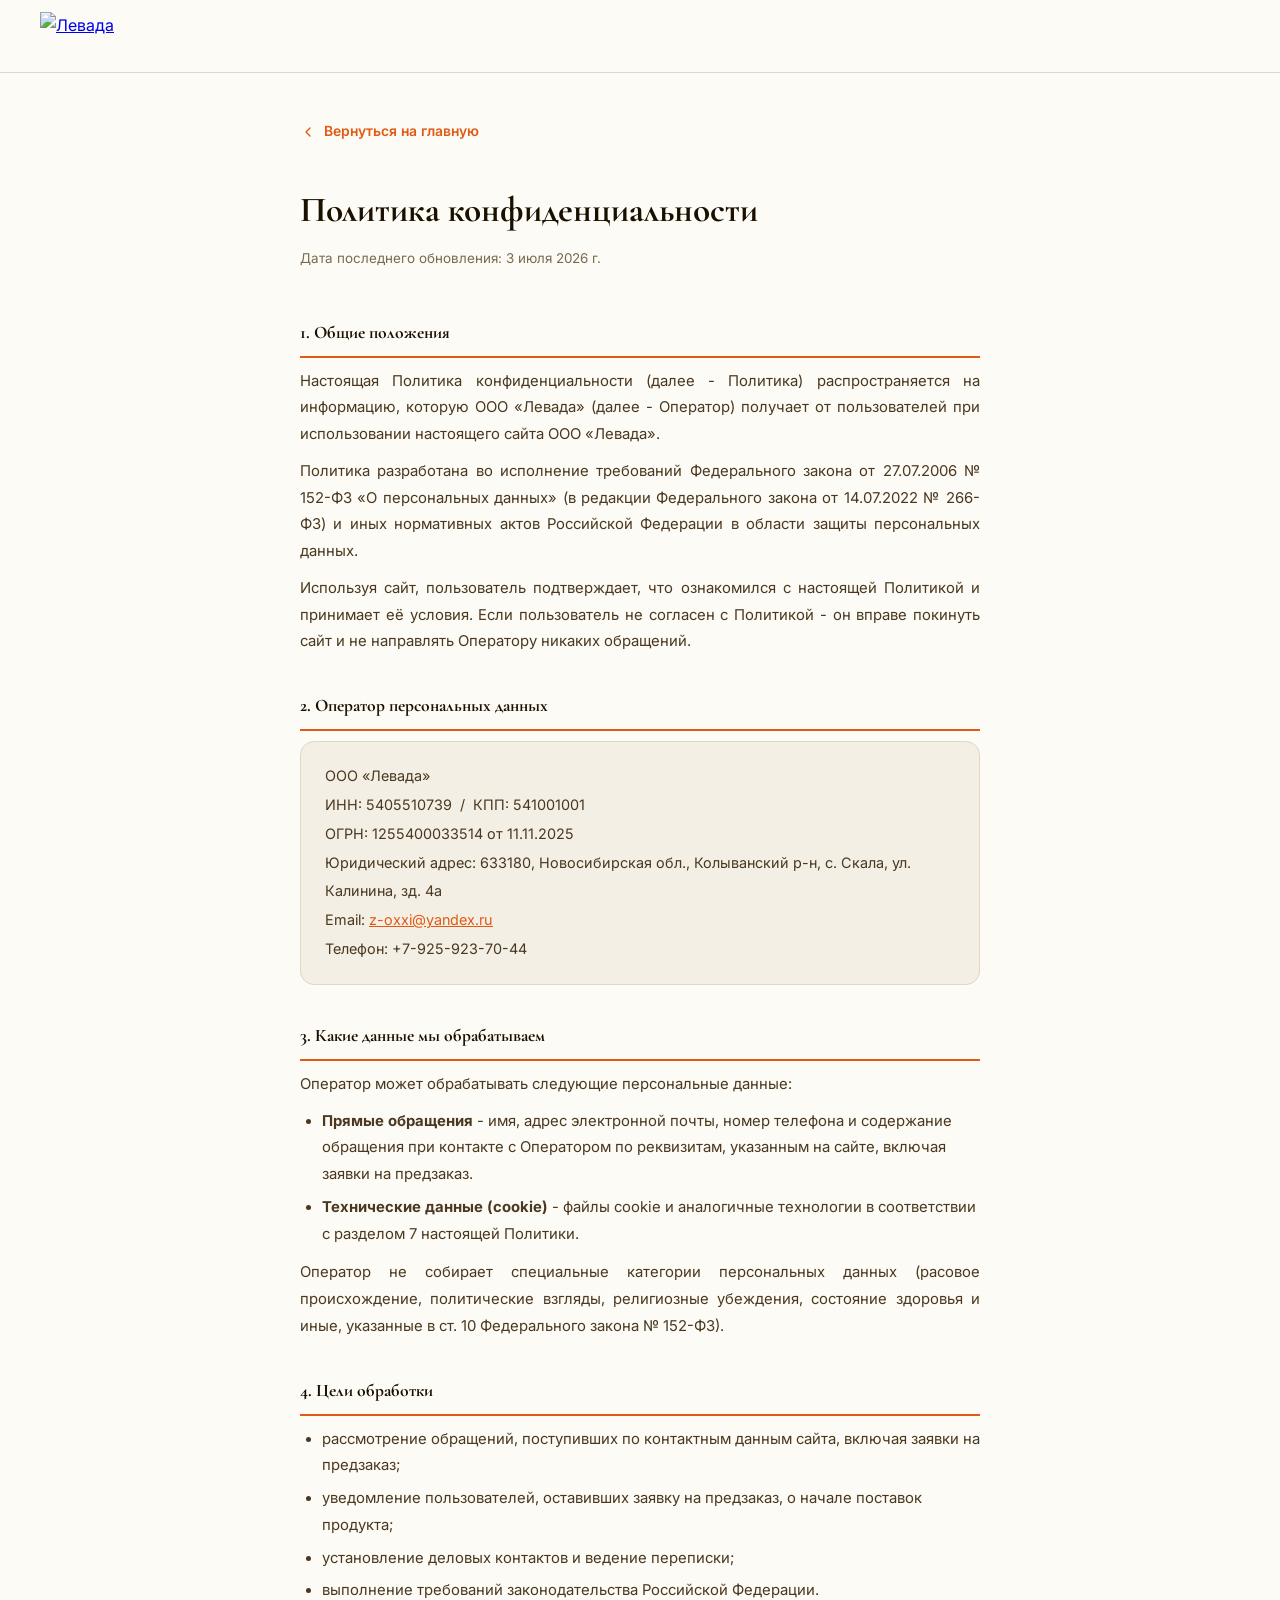
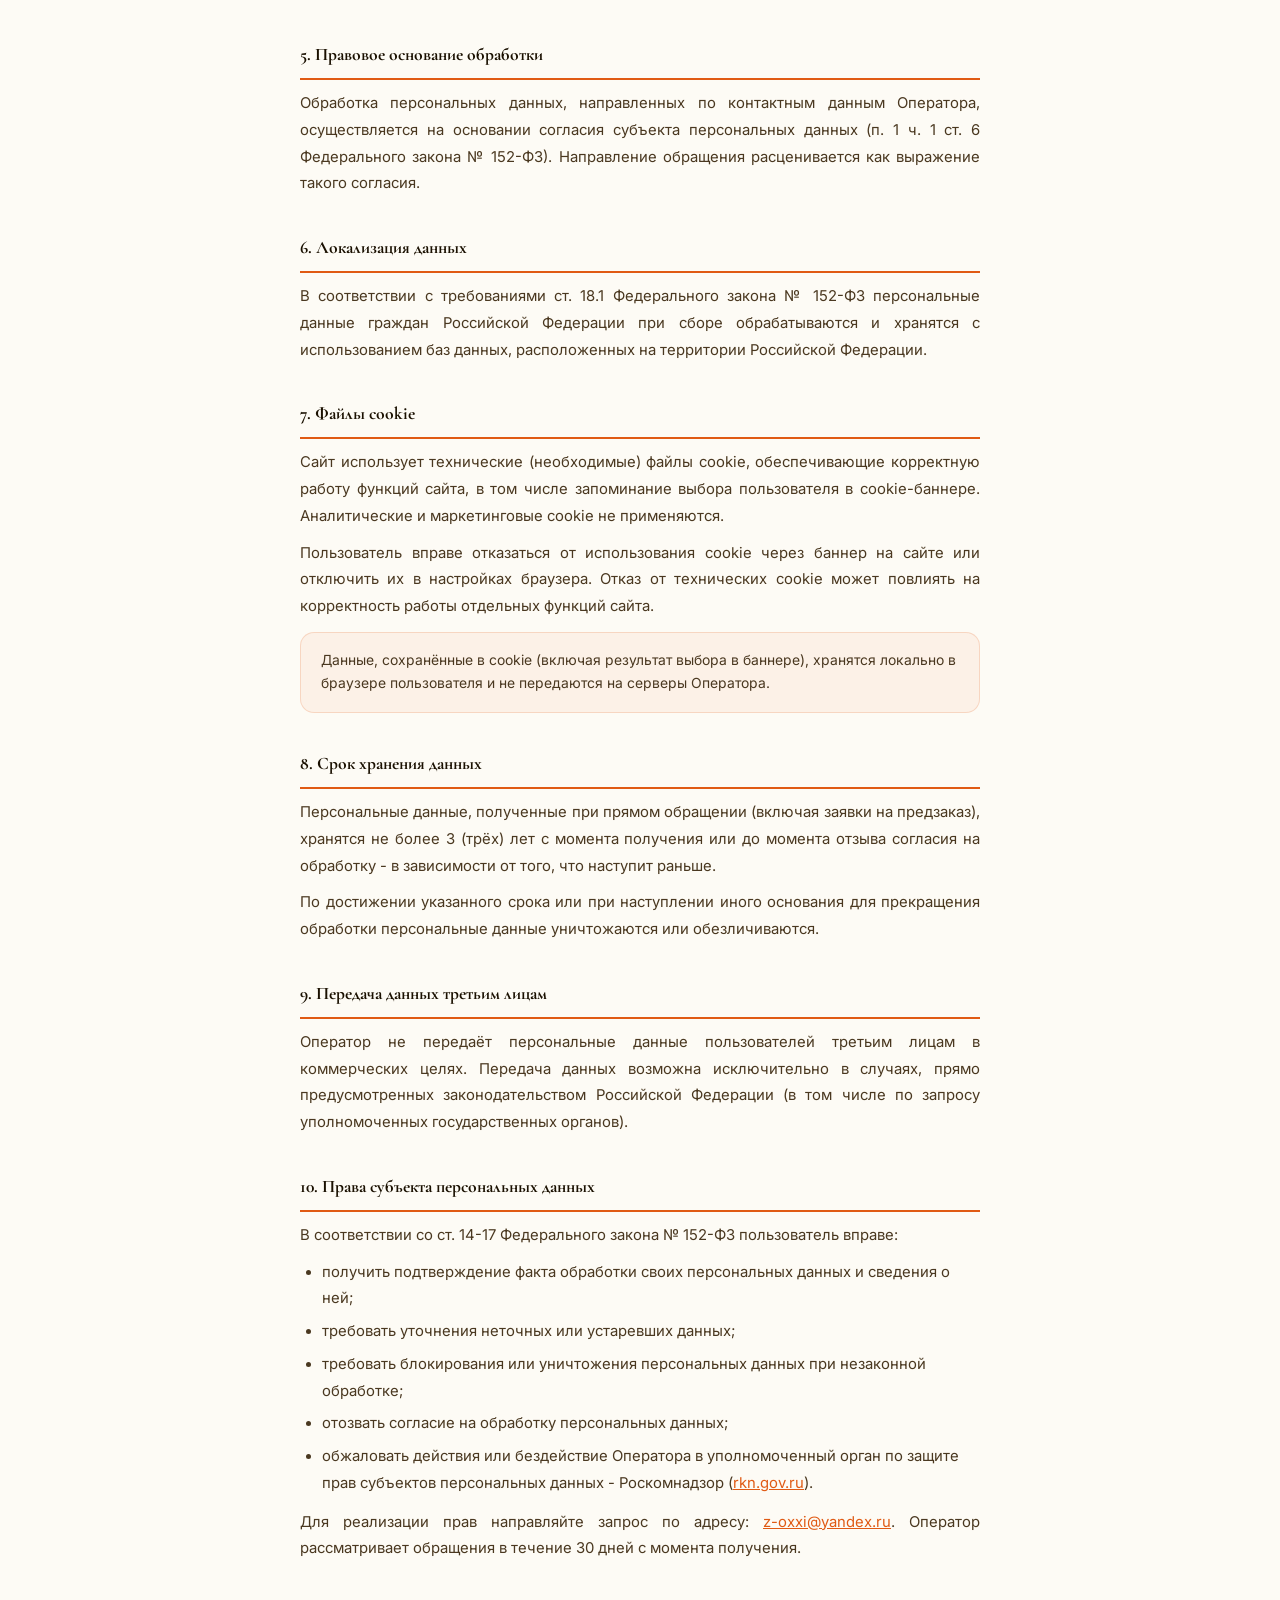
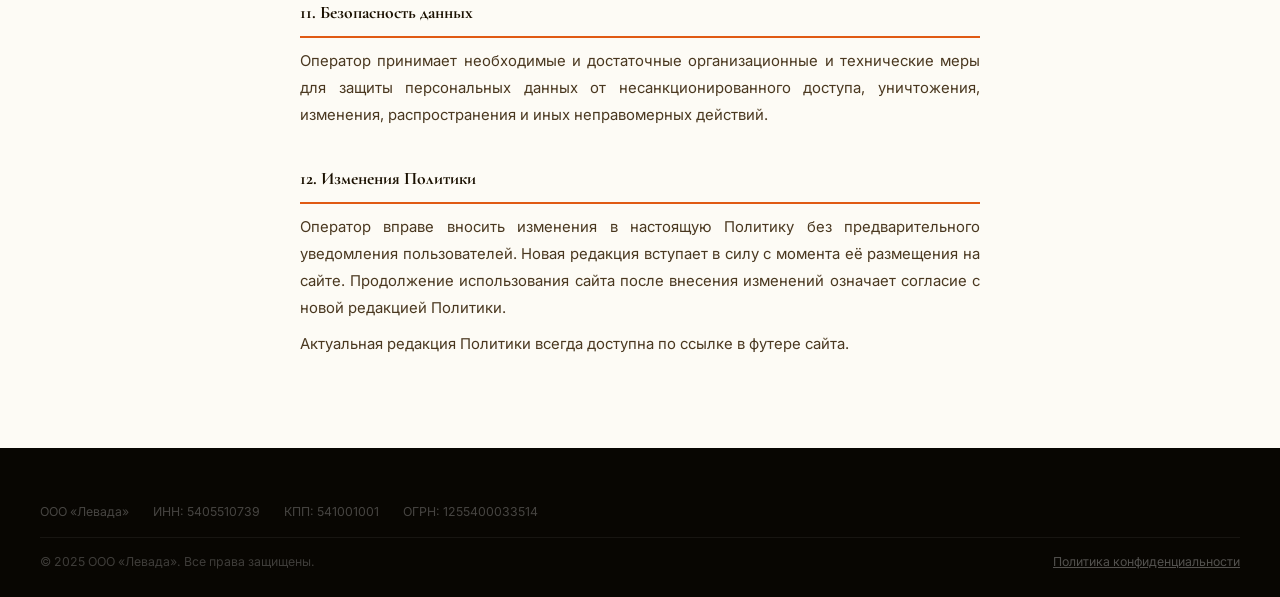
==== privacy.html @ 3bcc7308 "Add files via upload" ====
<!DOCTYPE html>
<html lang="ru">
<head>
    <meta charset="UTF-8">
    <meta name="viewport" content="width=device-width, initial-scale=1.0">
    <title>Политика конфиденциальности - Левада</title>
    <link rel="icon" type="image/svg+xml" href="favicon.svg">
    <link rel="stylesheet" href="style.css">
    <link rel="preconnect" href="https://fonts.googleapis.com">
    <link rel="preconnect" href="https://fonts.gstatic.com" crossorigin>
    <link href="https://fonts.googleapis.com/css2?family=Cormorant+Garamond:ital,wght@0,500;0,600;0,700;1,500&family=Inter:wght@400;500;600;700&display=swap" rel="stylesheet">
    <style>
        .priv { padding: 120px 0 80px; }
        .priv-wrap { max-width: 760px; margin: 0 auto; }
        .priv-back {
            display: inline-flex; align-items: center; gap: 8px;
            margin-bottom: 36px;
            font-size: 0.87rem; font-weight: 600;
            color: var(--flame); text-decoration: none;
            transition: color var(--trans);
        }
        .priv-back:hover { color: var(--ember); }
        .priv-back svg { width: 16px; height: 16px; }
        .priv h1 {
            font-family: var(--font-head); font-size: 2.2rem;
            color: var(--text); margin-bottom: 6px;
        }
        .priv .date { font-size: 0.84rem; color: var(--text-light); margin-bottom: 48px; }
        .priv h2 {
            font-family: var(--font-head); font-size: 1.1rem;
            color: var(--text); margin: 36px 0 10px;
            padding-bottom: 8px; border-bottom: 2px solid var(--flame);
        }
        .priv p, .priv li {
            font-size: 0.93rem; color: var(--text-mid);
            line-height: 1.8; margin-bottom: 10px;
        }
        .priv ul { padding-left: 22px; margin-bottom: 12px; }
        .priv ul li { margin-bottom: 6px; }
        .priv a { color: var(--flame); }
        .priv a:hover { color: var(--ember); }
        .priv-operator {
            background: var(--ash); border: 1px solid var(--border);
            border-radius: var(--r); padding: 20px 24px;
            font-size: 0.9rem; color: var(--text-mid); line-height: 2;
        }
        .priv-note {
            background: rgba(224,90,20,0.06); border: 1px solid rgba(224,90,20,0.18);
            border-radius: var(--r); padding: 16px 20px;
            font-size: 0.87rem; color: var(--text-mid);
            line-height: 1.7; margin-top: 12px;
        }
    </style>
</head>
<body>
    <header class="header scrolled">
        <div class="container">
            <div class="header-inner">
                <a href="index.html">
                    <img src="images/logo-levada.png" alt="Левада" class="logo-main">
                </a>
            </div>
        </div>
    </header>

    <main class="priv">
        <div class="container priv-wrap">
            <a href="index.html" class="priv-back">
                <svg viewBox="0 0 24 24" fill="none" stroke="currentColor" stroke-width="2" stroke-linecap="round" stroke-linejoin="round"><polyline points="15 18 9 12 15 6"/></svg>
                Вернуться на главную
            </a>

            <h1>Политика конфиденциальности</h1>
            <p class="date">Дата последнего обновления: 3 июля 2026 г.</p>

            <h2>1. Общие положения</h2>
            <p>
                Настоящая Политика конфиденциальности (далее - Политика) распространяется
                на информацию, которую ООО «Левада» (далее - Оператор) получает от пользователей
                при использовании настоящего сайта ООО «Левада».
            </p>
            <p>
                Политика разработана во исполнение требований Федерального закона от 27.07.2006
                № 152-ФЗ «О персональных данных» (в редакции Федерального закона от 14.07.2022
                № 266-ФЗ) и иных нормативных актов Российской Федерации в области защиты
                персональных данных.
            </p>
            <p>
                Используя сайт, пользователь подтверждает, что ознакомился с настоящей Политикой
                и принимает её условия. Если пользователь не согласен с Политикой - он вправе
                покинуть сайт и не направлять Оператору никаких обращений.
            </p>

            <h2>2. Оператор персональных данных</h2>
            <div class="priv-operator">
                ООО «Левада»<br>
                ИНН: 5405510739 &nbsp;/&nbsp; КПП: 541001001<br>
                ОГРН: 1255400033514 от 11.11.2025<br>
                Юридический адрес: 633180, Новосибирская обл., Колыванский р-н, с. Скала, ул. Калинина, зд. 4а<br>
                Email: <a href="mailto:z-oxxi@yandex.ru">z-oxxi@yandex.ru</a><br>
                Телефон: +7-925-923-70-44
            </div>

            <h2>3. Какие данные мы обрабатываем</h2>
            <p>Оператор может обрабатывать следующие персональные данные:</p>
            <ul>
                <li>
                    <strong>Прямые обращения</strong> - имя, адрес электронной почты,
                    номер телефона и содержание обращения при контакте с Оператором
                    по реквизитам, указанным на сайте, включая заявки на предзаказ.
                </li>
                <li>
                    <strong>Технические данные (cookie)</strong> - файлы cookie и
                    аналогичные технологии в соответствии с разделом 7 настоящей Политики.
                </li>
            </ul>
            <p>
                Оператор не собирает специальные категории персональных данных
                (расовое происхождение, политические взгляды, религиозные убеждения,
                состояние здоровья и иные, указанные в ст. 10 Федерального закона № 152-ФЗ).
            </p>

            <h2>4. Цели обработки</h2>
            <ul>
                <li>рассмотрение обращений, поступивших по контактным данным сайта, включая заявки на предзаказ;</li>
                <li>уведомление пользователей, оставивших заявку на предзаказ, о начале поставок продукта;</li>
                <li>установление деловых контактов и ведение переписки;</li>
                <li>выполнение требований законодательства Российской Федерации.</li>
            </ul>

            <h2>5. Правовое основание обработки</h2>
            <p>
                Обработка персональных данных, направленных по контактным данным Оператора,
                осуществляется на основании
                согласия субъекта персональных данных (п. 1 ч. 1 ст. 6 Федерального закона
                № 152-ФЗ). Направление обращения расценивается как
                выражение такого согласия.
            </p>

            <h2>6. Локализация данных</h2>
            <p>
                В соответствии с требованиями ст. 18.1 Федерального закона № 152-ФЗ
                персональные данные граждан Российской Федерации при сборе обрабатываются
                и хранятся с использованием баз данных, расположенных на территории
                Российской Федерации.
            </p>

            <h2>7. Файлы cookie</h2>
            <p>
                Сайт использует технические (необходимые) файлы cookie, обеспечивающие
                корректную работу функций сайта, в том числе запоминание выбора пользователя
                в cookie-баннере. Аналитические и маркетинговые cookie не применяются.
            </p>
            <p>
                Пользователь вправе отказаться от использования cookie через баннер на сайте
                или отключить их в настройках браузера. Отказ от технических cookie может
                повлиять на корректность работы отдельных функций сайта.
            </p>
            <div class="priv-note">
                Данные, сохранённые в cookie (включая результат выбора в баннере),
                хранятся локально в браузере пользователя и не передаются на серверы Оператора.
            </div>

            <h2>8. Срок хранения данных</h2>
            <p>
                Персональные данные, полученные при прямом обращении (включая заявки на предзаказ),
                хранятся не более 3 (трёх) лет с момента получения или до момента отзыва
                согласия на обработку - в зависимости от того, что наступит раньше.
            </p>
            <p>
                По достижении указанного срока или при наступлении иного основания для
                прекращения обработки персональные данные уничтожаются или обезличиваются.
            </p>

            <h2>9. Передача данных третьим лицам</h2>
            <p>
                Оператор не передаёт персональные данные пользователей третьим лицам
                в коммерческих целях. Передача данных возможна исключительно в случаях,
                прямо предусмотренных законодательством Российской Федерации (в том числе
                по запросу уполномоченных государственных органов).
            </p>

            <h2>10. Права субъекта персональных данных</h2>
            <p>В соответствии со ст. 14-17 Федерального закона № 152-ФЗ пользователь вправе:</p>
            <ul>
                <li>получить подтверждение факта обработки своих персональных данных и сведения о ней;</li>
                <li>требовать уточнения неточных или устаревших данных;</li>
                <li>требовать блокирования или уничтожения персональных данных при незаконной обработке;</li>
                <li>отозвать согласие на обработку персональных данных;</li>
                <li>
                    обжаловать действия или бездействие Оператора в уполномоченный орган
                    по защите прав субъектов персональных данных - Роскомнадзор
                    (<a href="https://rkn.gov.ru" target="_blank" rel="noopener">rkn.gov.ru</a>).
                </li>
            </ul>
            <p>
                Для реализации прав направляйте запрос по адресу:
                <a href="mailto:z-oxxi@yandex.ru">z-oxxi@yandex.ru</a>.
                Оператор рассматривает обращения в течение 30 дней с момента получения.
            </p>

            <h2>11. Безопасность данных</h2>
            <p>
                Оператор принимает необходимые и достаточные организационные и технические
                меры для защиты персональных данных от несанкционированного доступа,
                уничтожения, изменения, распространения и иных неправомерных действий.
            </p>

            <h2>12. Изменения Политики</h2>
            <p>
                Оператор вправе вносить изменения в настоящую Политику без предварительного
                уведомления пользователей. Новая редакция вступает в силу с момента
                её размещения на сайте. Продолжение использования сайта после внесения
                изменений означает согласие с новой редакцией Политики.
            </p>
            <p>
                Актуальная редакция Политики всегда доступна по ссылке в футере сайта.
            </p>
        </div>
    </main>

    <footer class="footer">
        <div class="container">
            <div class="footer-requisites">
                <span>ООО &laquo;Левада&raquo;</span>
                <span>ИНН: 5405510739</span>
                <span>КПП: 541001001</span>
                <span>ОГРН: 1255400033514</span>
            </div>
            <div class="footer-bottom">
                <span>&copy; 2025 ООО &laquo;Левада&raquo;. Все права защищены.</span>
                <a href="privacy.html" class="footer-privacy-link">Политика конфиденциальности</a>
            </div>
        </div>
    </footer>
</body>
</html>
---- style.css ----
/* ═══════════════════════════════════════════
   ЛЕВАДА · ГДТ-01 · Design v2
   ═══════════════════════════════════════════ */

:root {
  --night:       #0C0A05;
  --night-mid:   #181205;
  --flame:       #E05A14;
  --flame-dim:   rgba(224,90,20,0.15);
  --ember:       #C99A3A;
  --field:       #3D6B2F;
  --field-light: #5A9147;

  --cream:       #FDFBF5;
  --ash:         #F3EFE5;
  --border:      #DFD7C4;

  --text:        #1A1000;
  --text-mid:    #4A3820;
  --text-light:  #7A6A50;

  --font-head: 'Cormorant Garamond', 'Palatino Linotype', Georgia, serif;
  --font-body: 'Inter', system-ui, sans-serif;

  --r:    14px;
  --r-sm:  7px;
  --trans: 0.22s ease;
}

/* ── BASE ── */
*, *::before, *::after { box-sizing: border-box; margin: 0; padding: 0; }
html { scroll-behavior: smooth; }
body {
  font-family: var(--font-body);
  color: var(--text);
  background: var(--cream);
  line-height: 1.7;
  -webkit-font-smoothing: antialiased;
  overflow-x: hidden;
}
.container { max-width: 1360px; margin: 0 auto; padding: 0 40px; }
img { display: block; max-width: 100%; }

/* ── HEADER ── */
.header {
  position: fixed;
  top: 0; left: 0; right: 0;
  z-index: 1000;
  transition: background 0.3s, box-shadow 0.3s;
}
.header.in-hero { background: rgba(12,10,5,0.65); backdrop-filter: blur(10px); }
.header.scrolled {
  background: rgba(253,251,245,0.97);
  backdrop-filter: blur(8px);
  box-shadow: 0 1px 0 var(--border);
}
.header.scrolled .nav-link { color: var(--text-mid); }
.header.scrolled .nav-link:hover { color: var(--flame); }
.header.scrolled .nav-link.active { color: var(--flame); }

.header-inner {
  display: flex;
  align-items: center;
  justify-content: space-between;
  height: 72px;
}
.logo-main { height: 48px; }

.nav { display: flex; gap: 32px; }
.nav-link {
  font-size: 0.87rem;
  font-weight: 500;
  color: rgba(255,255,255,0.7);
  text-decoration: none;
  transition: color var(--trans);
}
.nav-link:hover { color: var(--ember); }
.nav-link.active { color: var(--ember); }

/* ── HERO ── */
.hero {
  position: relative;
  min-height: auto;
  background: var(--night);
  display: flex;
  align-items: center;
  overflow: hidden;
}

/* Пламенное свечение — сигнатурный элемент */
.hero::before {
  content: '';
  position: absolute;
  inset: 0;
  background:
    radial-gradient(ellipse 90% 55% at 50% 115%,  rgba(224,90,20,0.55) 0%,  rgba(201,154,58,0.18) 40%, transparent 68%),
    radial-gradient(ellipse 50% 35% at 15% 100%,  rgba(200,70,10,0.25) 0%,  transparent 60%),
    radial-gradient(ellipse 40% 30% at 85% 100%,  rgba(201,154,58,0.20) 0%,  transparent 60%),
    radial-gradient(ellipse 70% 50% at 50% 50%,   rgba(12,10,5,0.0) 40%, rgba(12,10,5,0.6) 100%);
  animation: flame-glow 5s ease-in-out infinite alternate;
  z-index: 0;
}

/* Зернистая текстура */
.hero::after {
  content: '';
  position: absolute;
  inset: 0;
  background-image: url("data:image/svg+xml,%3Csvg xmlns='http://www.w3.org/2000/svg' width='300' height='300'%3E%3Cfilter id='n'%3E%3CfeTurbulence type='fractalNoise' baseFrequency='0.85' numOctaves='4' stitchTiles='stitch'/%3E%3C/filter%3E%3Crect width='300' height='300' filter='url(%23n)' opacity='0.035'/%3E%3C/svg%3E");
  pointer-events: none;
  z-index: 0;
}

@keyframes flame-glow {
  0%   { opacity: 0.80; transform: scaleY(1)    scaleX(1); }
  30%  { opacity: 1.00; transform: scaleY(1.03) scaleX(1.01); }
  70%  { opacity: 0.88; transform: scaleY(0.98) scaleX(1.005); }
  100% { opacity: 0.95; transform: scaleY(1.02) scaleX(1); }
}
@media (prefers-reduced-motion: reduce) {
  .hero::before { animation: none; }
}

.hero-content {
  position: relative;
  z-index: 2;
  padding: 148px 0 100px;
  max-width: 820px;
}

.hero-eyebrow {
  display: inline-flex;
  align-items: center;
  gap: 18px;
  margin-bottom: 28px;
}
.hero-eyebrow .eyebrow-flame { width: 23px; height: 30px; }
.hero-eyebrow-line {
  width: 36px;
  height: 2px;
  background: var(--flame);
  border-radius: 2px;
  flex-shrink: 0;
}
.hero-eyebrow-text {
  font-size: 1.08rem;
  font-weight: 700;
  letter-spacing: 0.1em;
  text-transform: uppercase;
  color: var(--flame);
}

.hero-title {
  font-family: var(--font-head);
  font-size: clamp(2.8rem, 6vw, 5.2rem);
  font-weight: 600;
  line-height: 1.06;
  color: #fff;
  margin-bottom: 24px;
  letter-spacing: -0.01em;
}

/* ── ВЫРАВНИВАНИЕ ТЕКСТА ПО ШИРИНЕ (весь сайт) ── */
p,
.footer-support-text,
.research-bio p {
  text-align: justify;
  text-justify: inter-word;
  hyphens: auto;
  -webkit-hyphens: auto;
}
/* Короткие однострочные подписи/лейблы не выравниваем - justify на них не
   влияет визуально, но явно отключаем, чтобы не мешать центрированию */
.photo-caption,
.privacy-title,
.privacy-date,
.calc-result-label,
.roadmap-period,
.section-eyebrow,
.hero-eyebrow-text {
  text-align: inherit;
  hyphens: none;
}

.hero-sub {
  font-size: 1.02rem;
  color: rgba(255,255,255,0.52);
  max-width: 560px;
  margin-bottom: 14px;
  line-height: 1.78;
}

.hero-feature { margin-bottom: 18px; }
.hero-feature-title {
  font-family: var(--font-head);
  font-size: 1.4rem;
  font-weight: 700;
  color: var(--ember);
  margin-bottom: 8px;
}
.hero-feature .hero-sub { margin-bottom: 0; max-width: 600px; }

.hero-kpi-heading {
  font-size: 0.72rem;
  font-weight: 700;
  letter-spacing: 0.08em;
  text-transform: uppercase;
  color: rgba(255,255,255,0.55);
  margin-top: 20px;
  margin-bottom: 4px;
}
.hero-kpi-note {
  font-size: 0.74rem;
  color: rgba(255,255,255,0.4);
  line-height: 1.55;
  max-width: 600px;
  margin-bottom: 10px;
}
.hero-sub:last-of-type { margin-bottom: 40px; }

.hero-actions {
  display: flex;
  justify-content: center;
  gap: 12px;
  flex-wrap: wrap;
  margin-bottom: 0;
}

/* ── КНОПКИ ── */
.btn {
  display: inline-flex;
  align-items: center;
  gap: 8px;
  padding: 14px 32px;
  border-radius: 8px;
  font-family: var(--font-body);
  font-size: 0.92rem;
  font-weight: 600;
  text-decoration: none;
  cursor: pointer;
  border: none;
  transition: all var(--trans);
  white-space: nowrap;
}
.btn-primary {
  background: var(--flame);
  color: #fff;
  box-shadow: 0 4px 22px rgba(224,90,20,0.45);
}
.btn-primary:hover {
  background: #c84d10;
  box-shadow: 0 6px 28px rgba(224,90,20,0.55);
  transform: translateY(-2px);
}
.btn-outline {
  background: transparent;
  color: rgba(255,255,255,0.82);
  border: 1.5px solid rgba(255,255,255,0.22);
}
.btn-outline:hover {
  border-color: var(--ember);
  color: var(--ember);
  transform: translateY(-2px);
}
.btn-dark {
  background: transparent;
  color: var(--text-mid);
  border: 1.5px solid var(--border);
}
.btn-dark:hover {
  border-color: var(--flame);
  color: var(--flame);
  transform: translateY(-2px);
}

/* HERO KPI */
.kpi-val {
  font-family: var(--font-head);
  font-size: 1.9rem;
  font-weight: 700;
  color: var(--ember);
  line-height: 1;
  margin-bottom: 7px;
}
.kpi-desc {
  font-size: 0.76rem;
  color: rgba(255,255,255,0.38);
  line-height: 1.45;
}
.kpi-desc em {
  display: block;
  margin-top: 6px;
  font-style: normal;
  font-size: 0.7rem;
  color: rgba(255,255,255,0.3);
  line-height: 1.55;
}

/* ── ТЕРМИЧЕСКИЙ РЕЖИМ: теперь вертикальный стек в узкой колонке hero-visual ── */
.hero-kpi-heading-visual {
  margin-top: 36px;
  text-align: center;
}
.thermal-flow {
  display: flex;
  flex-direction: column;
  align-items: stretch;
  gap: 14px;
  width: 100%;
  margin-top: 4px;
}
.thermal-block {
  background: rgba(255,255,255,0.035);
  border: 1px solid rgba(255,255,255,0.09);
  border-radius: var(--r);
  padding: 20px 22px;
}
.thermal-main .kpi-val, .thermal-result .kpi-val { font-size: 1.9rem; }
.thermal-main .kpi-desc, .thermal-result .kpi-desc { font-size: 0.78rem; line-height: 1.6; }
.thermal-result {
  border-color: rgba(224,90,20,0.32);
  background: rgba(224,90,20,0.07);
}
.thermal-arrow {
  display: flex;
  align-items: center;
  justify-content: center;
  color: var(--flame);
  opacity: 0.75;
  padding: 2px 0;
}
.thermal-geometry .hero-kpi-note { margin: 0; max-width: none; }
.thermal-geometry .hero-kpi-note a { color: var(--ember); text-decoration: underline; text-underline-offset: 2px; }
.thermal-geometry .hero-kpi-note a:hover { color: var(--flame); }

/* ── PROOF STRIP ── */
.proof-strip {
  background: var(--flame);
  padding: 0;
  overflow: hidden;
}
.proof-strip-inner {
  display: flex;
  align-items: stretch;
}
.proof-item {
  display: flex;
  flex-direction: column;
  align-items: center;
  justify-content: center;
  padding: 22px 36px;
  flex: 1;
  border-right: 1px solid rgba(255,255,255,0.18);
  gap: 3px;
}
.proof-item:last-child { border-right: none; }
.proof-item-wide { flex: 1.6; }
.proof-item-wide .proof-label { font-size: 0.68rem; max-width: 260px; }
.proof-label-standalone {
  font-size: 0.82rem !important;
  max-width: 300px !important;
  line-height: 1.5 !important;
  color: #fff !important;
}
.proof-num {
  font-family: var(--font-head);
  font-size: 1.55rem;
  font-weight: 700;
  color: #fff;
  line-height: 1;
}
.proof-label {
  font-size: 0.73rem;
  color: rgba(255,255,255,0.72);
  font-weight: 500;
  text-align: center;
  line-height: 1.35;
}

/* ── SECTION КАРКАС ── */
.section { padding: 108px 0; }
.section-light { background: var(--ash); }
.section-dark {
  background: var(--night);
}

.section-head {
  text-align: center;
  max-width: 680px;
  margin: 0 auto 68px;
}
.section-eyebrow {
  display: inline-block;
  font-size: 0.72rem;
  font-weight: 700;
  letter-spacing: 0.13em;
  text-transform: uppercase;
  color: var(--flame);
  margin-bottom: 14px;
}
.section-dark .section-eyebrow { color: var(--ember); }
.section-title {
  font-family: var(--font-head);
  font-size: clamp(1.85rem, 3.2vw, 2.8rem);
  font-weight: 600;
  color: var(--text);
  line-height: 1.18;
  margin-bottom: 14px;
  letter-spacing: -0.01em;
}
.section-dark .section-title { color: #fff; }
.section-lead { font-size: 1rem; color: var(--text-light); line-height: 1.75; }
.section-lead strong {
  font-family: var(--font-head);
  font-style: italic;
  font-weight: 700;
  color: var(--flame);
}
.section-dark .section-lead { color: rgba(255,255,255,0.45); }

#problem { padding: 68px 0; }
#problem .section-head { margin-bottom: 40px; max-width: 900px; }
#problem .methods-heading { margin-bottom: 14px; }
#problem .compare-table-wrap { margin-top: 8px; }
#specs .section-head { max-width: 940px; }

/* ── PROBLEM ── */
.problem-grid {
  display: grid;
  grid-template-columns: 1fr 1fr 1fr;
  gap: 2px;
  background: var(--border);
  border-radius: var(--r);
  overflow: hidden;
  margin-bottom: 48px;
}
.problem-card {
  background: var(--cream);
  display: flex;
  flex-direction: column;
}

.problem-photo-wrap {
  width: 100%;
  aspect-ratio: 2.35 / 1;
  overflow: hidden;
  background: var(--border);
}
.problem-photo {
  width: 100%;
  height: 100%;
  object-fit: cover;
  display: block;
}

.problem-card-body {
  padding: 24px 26px 28px;
  display: flex;
  flex-direction: column;
  gap: 12px;
  flex: 1;
}

.problem-name {
  font-family: var(--font-head);
  font-size: 1.1rem;
  color: var(--text);
}
.problem-text { font-size: 0.875rem; color: var(--text-mid); flex: 1; line-height: 1.7; }
.problem-badges {
  display: block;
  padding-top: 4px;
  border-top: 1px solid var(--border);
  font-size: 0.78rem;
  line-height: 1.9;
}
.problem-badge {
  display: inline;
  font-weight: 600;
}
.problem-badge.bad  { color: #B82020; }
.problem-badge.good { color: var(--flame); }
.problem-badge:not(:last-child)::after {
  content: "\00b7";
  display: inline-block;
  margin: 0 9px;
  font-weight: 400;
  color: var(--text-light);
}

.compare-table-wrap {
  overflow-x: auto;
  border-radius: var(--r);
  border: 1px solid var(--border);
  box-shadow: 0 2px 14px rgba(26,16,0,0.05);
}
.compare-table {
  width: 100%; min-width: 700px;
  font-size: 0.85rem;
  border-collapse: collapse;
}
.compare-table thead tr { background: var(--night); }
.compare-table th {
  padding: 13px 15px;
  font-weight: 600; text-align: left;
  white-space: nowrap;
  color: rgba(255,255,255,0.78);
}
.compare-table td {
  padding: 11px 15px;
  border-bottom: 1px solid var(--border);
  color: var(--text);
  font-size: 0.85rem;
}
.compare-table tr:last-child td { border-bottom: none; }
.compare-table td:first-child { font-weight: 500; color: var(--text); }

/* ГДТ-01 колонка */
.compare-table th:last-child {
  background: rgba(224,90,20,0.28);
  color: #fff;
}
.compare-table td:last-child {
  background: rgba(224,90,20,0.06);
  color: var(--flame);
  font-weight: 700;
}

/* Цветовое кодирование значений - усиленный контраст + иконки,
   чтобы смысл считывался не только по цвету (важно для дальтоников) */
.compare-table .val-bad  {
  color: #C81E1E;
  font-weight: 700;
}
.compare-table .val-mid  { color: var(--text-mid); }
.compare-table .val-good {
  color: #197A3D;
  font-weight: 700;
}
.compare-table .val-bad::before,
.compare-table .val-good::before {
  display: inline-block;
  width: 15px;
  font-weight: 700;
  margin-right: 2px;
}
.compare-table .val-bad::before  { content: '\2715'; } /* ✕ */
.compare-table .val-good::before { content: '\2713'; } /* ✓ */

/* ── PRODUCT ── */
.product-layout {
  display: grid;
  grid-template-columns: 1fr 1fr;
  gap: 72px;
  align-items: start;
}
.product-lead {
  font-family: var(--font-head);
  font-size: 1.25rem;
  color: var(--text);
  line-height: 1.5;
  margin-bottom: 18px;
}
.product-text p { font-size: 0.9rem; color: var(--text-mid); margin-bottom: 13px; line-height: 1.75; }
.product-text p a { color: var(--flame); text-decoration: underline; text-underline-offset: 2px; }
.product-text p a:hover { color: var(--ember); }

.product-facts {
  margin-top: 24px;
  border: 1px solid var(--border);
  border-radius: var(--r);
  overflow: hidden;
}
.fact-item {
  display: grid;
  grid-template-columns: 148px 1fr;
  border-bottom: 1px solid var(--border);
}
.fact-item:last-child { border-bottom: none; }
.fact-label {
  font-size: 0.78rem;
  color: var(--text-light);
  padding: 12px 14px;
  background: var(--ash);
  font-weight: 500;
  border-right: 1px solid var(--border);
}
.fact-val {
  font-size: 0.86rem;
  font-weight: 600;
  color: var(--text);
  padding: 12px 14px;
}

.kit-title {
  font-family: var(--font-head);
  font-size: 0.98rem;
  color: var(--text);
  margin: 24px 0 10px;
}
.kit-list { list-style: none; display: flex; flex-direction: column; gap: 6px; margin-bottom: 24px; }
.kit-list li {
  font-size: 0.86rem;
  color: var(--text-mid);
  padding: 9px 14px 9px 34px;
  background: var(--ash);
  border-radius: var(--r-sm);
  position: relative;
}
.kit-list li::before {
  content: '';
  position: absolute;
  left: 13px; top: 15px;
  width: 7px; height: 7px;
  background: var(--flame);
  border-radius: 50%;
}
.product-cta { margin-top: 4px; }
.product-photo { display: flex; flex-direction: column; gap: 10px; }
.product-img { width: 100%; border-radius: var(--r); box-shadow: 0 20px 56px rgba(26,16,0,0.15); }
.photo-caption { font-size: 0.76rem; color: var(--text-light); text-align: center; font-style: italic; }
.photo-placeholder {
  aspect-ratio: 4/3;
  border: 1.5px dashed rgba(224,90,20,0.35);
  border-radius: var(--r-sm);
  display: flex;
  flex-direction: column;
  align-items: center;
  justify-content: center;
  gap: 10px;
  color: rgba(255,255,255,0.35);
  text-align: center;
  padding: 12px;
}
.photo-placeholder svg { width: 28px; height: 28px; opacity: 0.6; }
.photo-placeholder span { font-size: 0.72rem; line-height: 1.4; max-width: 160px; }
.photo-placeholder-secondary { aspect-ratio: 16/9; margin-top: 14px; }
.photo-secondary-real {
  border-radius: var(--r-sm);
  overflow: hidden;
  background: var(--ash);
  border: 1px solid var(--border);
}
.photo-secondary-real img {
  width: 100%;
  aspect-ratio: 16/9;
  object-fit: cover;
  display: block;
}
.photo-secondary-real figcaption {
  padding: 9px 12px;
  font-size: 0.76rem;
  color: var(--text-light);
  text-align: center;
  font-style: italic;
}
.photo-placeholder-light {
  color: var(--text-light);
  border-color: rgba(224,90,20,0.4);
  background: var(--ash);
}
.photo-grid {
  display: grid;
  grid-template-columns: repeat(3, 1fr);
  gap: 14px;
  margin-top: 20px;
}
.photo-grid-item {
  border-radius: var(--r-sm);
  overflow: hidden;
  background: rgba(255,255,255,0.04);
  border: 1px solid rgba(255,255,255,0.09);
}
.photo-grid-item img {
  width: 100%;
  aspect-ratio: 4/3;
  object-fit: cover;
  display: block;
}
.photo-grid-item figcaption {
  padding: 10px 12px;
  font-size: 0.76rem;
  color: rgba(255,255,255,0.5);
  text-align: center;
}

/* ── SPECS ── */
.specs-layout {
  display: grid;
  grid-template-columns: repeat(3, 1fr);
  gap: 2px;
  background: var(--border);
  border-radius: var(--r);
  overflow: hidden;
}
.spec-main { background: var(--cream); padding: 30px 26px; }
.spec-group-title {
  font-family: var(--font-head);
  font-size: 1.05rem;
  font-weight: 600;
  color: var(--text);
  letter-spacing: -0.01em;
  display: flex;
  align-items: center;
  gap: 12px;
  margin-bottom: 18px;
  padding-bottom: 12px;
  border-bottom: 2px solid var(--flame);
  hyphens: auto;
  -webkit-hyphens: auto;
  overflow: hidden;
  /* высота выравнивается через JS (equalizeSpecTitles) после загрузки шрифта */
}
.spec-group-num {
  flex-shrink: 0;
  width: 26px;
  height: 26px;
  border-radius: 50%;
  background: rgba(224,90,20,0.1);
  color: var(--flame);
  font-family: var(--font-body);
  font-size: 0.7rem;
  font-weight: 700;
  display: flex;
  align-items: center;
  justify-content: center;
}
.spec-group-text { line-height: 1.3; }
.spec-table { width: 100%; border-collapse: collapse; }
.spec-table tr { border-bottom: 1px solid var(--border); }
.spec-table tr:last-child { border-bottom: none; }
.spec-param { padding: 9px 0; font-size: 0.8rem; color: var(--text-light); }
.spec-value { padding: 9px 0; font-size: 0.85rem; font-weight: 600; color: var(--text); text-align: right; }
.spec-value-note { font-size: 0.76rem; font-weight: 400; color: var(--text-light); }
.spec-value.highlight { color: var(--flame); }

/* ── RESULTS (dark) ── */
.results-layout {
  display: grid;
  grid-template-columns: 1fr 1fr;
  gap: 32px;
  margin-bottom: 32px;
}
.result-block {
  background: rgba(255,255,255,0.04);
  border: 1px solid rgba(255,255,255,0.09);
  border-radius: var(--r);
  padding: 28px;
}
.result-title {
  font-family: var(--font-head);
  font-size: 1.05rem;
  color: #fff;
  margin-bottom: 10px;
}
.result-block > p { font-size: 0.87rem; color: rgba(255,255,255,0.48); margin-bottom: 16px; }
.data-table { width: 100%; border-collapse: collapse; font-size: 0.84rem; }
.data-table thead tr { border-bottom: 1px solid rgba(255,255,255,0.12); }
.data-table th { padding: 7px 10px; font-weight: 600; color: rgba(255,255,255,0.42); text-align: left; }
.data-table td { padding: 8px 10px; color: rgba(255,255,255,0.65); border-bottom: 1px solid rgba(255,255,255,0.06); }
.data-table tr:last-child td { border-bottom: none; }
.data-table tr.row-best { background: rgba(201,154,58,0.08); }
.data-table tr.row-best td { color: var(--ember); font-weight: 600; }
.data-table tr.row-optimal td { color: rgba(255,255,255,0.38); }

.heatmap-block {
  background: rgba(255,255,255,0.03);
  border: 1px solid rgba(255,255,255,0.08);
  border-radius: var(--r);
  padding: 32px;
  margin-bottom: 20px;
}
.heatmap-block > p { font-size: 0.88rem; color: rgba(255,255,255,0.48); margin-bottom: 18px; }
.heatmap-block strong { color: rgba(255,255,255,0.85); }
.heatmap-img { width: 100%; border-radius: var(--r-sm); }

.fieldtrial-block {
  background: linear-gradient(135deg, rgba(224,90,20,0.14) 0%, rgba(201,154,58,0.08) 100%);
  border: 1px solid rgba(224,90,20,0.22);
  border-radius: var(--r);
  padding: 34px;
}
.fieldtrial-block > p { font-size: 0.9rem; color: rgba(255,255,255,0.55); margin-bottom: 24px; line-height: 1.75; }
.fieldtrial-block strong { color: var(--ember); }

.fieldtrial-stats {
  display: grid;
  grid-template-columns: repeat(3, 1fr);
  gap: 14px;
}
.econ-card {
  background: rgba(255,255,255,0.05);
  border: 1px solid rgba(255,255,255,0.09);
  border-radius: var(--r);
  padding: 20px;
  text-align: center;
}
.econ-num {
  font-family: var(--font-head);
  font-size: 1.9rem;
  font-weight: 700;
  color: var(--ember);
  margin-bottom: 7px;
  line-height: 1;
}
.econ-label { font-size: 0.76rem; color: rgba(255,255,255,0.4); line-height: 1.5; }

/* ── RESEARCH (научная база) ── */
.research-layout {
  display: grid;
  grid-template-columns: 1fr 1.1fr;
  gap: 72px;
  align-items: start;
}
.research-banner {
  position: relative;
  width: 100%;
  height: 130px;
  border-radius: var(--r-sm);
  overflow: visible;
  margin-bottom: 52px;
}
.research-banner-img {
  width: 100%;
  height: 100%;
  object-fit: cover;
  border-radius: var(--r-sm);
  display: block;
}
.research-avatar {
  position: absolute;
  left: 28px;
  bottom: -40px;
  width: 96px;
  height: 96px;
  border-radius: 50%;
  overflow: hidden;
  border: 4px solid var(--cream);
  box-shadow: 0 6px 18px rgba(0,0,0,0.18);
  background: var(--ash);
}
.research-avatar img {
  width: 100%;
  height: 100%;
  object-fit: cover;
  display: block;
}
.research-name {
  font-family: var(--font-head);
  font-size: 1.6rem;
  font-weight: 600;
  margin-bottom: 6px;
}
.research-role {
  font-size: 0.82rem;
  color: var(--flame);
  font-weight: 600;
  margin-bottom: 16px;
}
.research-bio p:not(.research-role) {
  font-size: 0.9rem;
  color: var(--text-mid);
  line-height: 1.75;
  text-align: justify;
  hyphens: auto;
  -webkit-hyphens: auto;
}
.research-links {
  display: flex;
  flex-direction: column;
  gap: 12px;
}
.research-link-card {
  display: flex;
  align-items: center;
  gap: 16px;
  padding: 18px 20px;
  background: var(--cream);
  border: 1px solid var(--border);
  border-radius: var(--r-sm);
  text-decoration: none;
  transition: var(--trans);
}
.research-link-card:hover { border-color: var(--flame); background: #fff; }
.research-link-static { cursor: default; }
.research-link-static:hover { border-color: var(--border); background: var(--cream); }
.research-link-wide { align-items: flex-start; }
.research-link-wide .research-link-icon { margin-top: 2px; }
.research-link-note p { margin-bottom: 8px; line-height: 1.5; }
.research-link-note p:last-child { margin-bottom: 0; }
.research-link-note a { color: var(--flame); text-decoration: underline; text-underline-offset: 2px; }
.research-link-note a:hover { color: var(--ember); }
.research-link-icon {
  width: 40px; height: 40px;
  flex-shrink: 0;
  border-radius: 10px;
  background: rgba(224,90,20,0.1);
  color: var(--flame);
  display: flex; align-items: center; justify-content: center;
}
.research-link-icon svg { width: 19px; height: 19px; }
.research-link-title {
  font-size: 0.92rem;
  font-weight: 600;
  color: var(--text);
  margin-bottom: 3px;
}
.research-link-note {
  font-size: 0.74rem;
  color: var(--text-light);
}

/* ── FAQ ── */
.faq-layout {
  display: grid;
  grid-template-columns: 1fr 320px;
  gap: 56px;
  align-items: start;
}
.faq-list {
  display: flex;
  flex-direction: column;
  gap: 10px;
  max-width: 780px;
}
.faq-item {
  background: var(--cream);
  border: 1px solid var(--border);
  border-radius: var(--r-sm);
  padding: 4px 24px;
}
.faq-item[open] { border-color: rgba(224,90,20,0.3); }
.faq-question {
  list-style: none;
  cursor: pointer;
  display: flex;
  align-items: center;
  justify-content: space-between;
  gap: 16px;
  padding: 18px 0;
  font-family: var(--font-head);
  font-size: 1rem;
  font-weight: 600;
  color: var(--text);
}
.faq-question::-webkit-details-marker { display: none; }
.faq-arrow { width: 18px; height: 18px; flex-shrink: 0; color: var(--flame); transition: transform var(--trans); }
.faq-item[open] .faq-arrow { transform: rotate(180deg); }
.faq-answer {
  font-size: 0.88rem;
  color: var(--text-mid);
  line-height: 1.75;
  padding-bottom: 20px;
  max-width: 680px;
}

/* Контекстный визуал справа от FAQ */
.faq-visual { position: sticky; top: 96px; }
.faq-visual-card {
  background: var(--night);
  border-radius: var(--r);
  padding: 32px 28px;
  border: 1px solid rgba(255,255,255,0.06);
}
.faq-visual-flame {
  display: block;
  margin: 0 auto 18px;
  width: 56px;
  height: auto;
  filter: drop-shadow(0 4px 14px rgba(224,90,20,0.3));
}
.faq-visual-stat {
  font-family: var(--font-head);
  font-style: italic;
  font-size: 2.6rem;
  font-weight: 700;
  color: var(--ember);
  text-align: center;
  line-height: 1;
  margin-bottom: 12px;
}
.faq-visual-caption {
  font-size: 0.8rem;
  color: rgba(255,255,255,0.5);
  text-align: center;
  line-height: 1.6;
}
.faq-visual-divider {
  height: 1px;
  background: rgba(255,255,255,0.08);
  margin: 24px 0 20px;
}
.faq-visual-badges {
  list-style: none;
  display: flex;
  flex-direction: column;
  gap: 16px;
}
.faq-visual-badges li {
  display: flex;
  align-items: flex-start;
  gap: 12px;
}
.faq-visual-badges svg {
  width: 18px; height: 18px;
  flex-shrink: 0;
  color: var(--flame);
  margin-top: 1px;
}
.faq-visual-badges span {
  font-size: 0.78rem;
  color: rgba(255,255,255,0.6);
  line-height: 1.45;
}

@media (max-width: 980px) {
  .faq-layout { grid-template-columns: 1fr; }
  .faq-visual { position: static; }
  .faq-visual-card { max-width: 420px; }
}

/* ── ECONOMICS ── */
.econ01-layout {
  display: grid;
  grid-template-columns: 1fr 380px;
  gap: 56px;
  align-items: stretch;
}
.econ01-preorder { display: flex; flex-direction: column; }
.preorder-form { flex-shrink: 0; }
.econ-cards-row {
  display: grid;
  grid-template-columns: repeat(3, 1fr);
  gap: 14px;
  margin-bottom: 24px;
}
.econ-cards-row .econ-card {
  background: var(--cream);
  border: 1px solid var(--border);
  border-radius: var(--r);
  padding: 20px;
  text-align: center;
}
.econ-cards-row .econ-num { color: var(--flame); }
.econ-cards-row .econ-label { color: var(--text-light); }

.calc-widget {
  background: var(--cream);
  border: 1px solid var(--border);
  border-radius: var(--r);
  padding: 28px;
  box-shadow: 0 2px 16px rgba(26,16,0,0.05);
}
.calc-title {
  font-family: var(--font-head);
  font-size: 1rem;
  color: var(--text);
  margin-bottom: 18px;
}
.calc-input-row { margin-bottom: 20px; }
.calc-input-row label { display: block; font-size: 0.84rem; font-weight: 600; color: var(--text-mid); margin-bottom: 10px; }
.calc-input-row input[type="range"] { width: 100%; height: 4px; accent-color: var(--flame); cursor: pointer; }
.calc-results { display: grid; grid-template-columns: 1fr 1fr; gap: 12px; margin-bottom: 13px; }
.calc-result {
  background: var(--ash);
  border-radius: var(--r-sm);
  padding: 15px;
  text-align: center;
  border: 1px solid var(--border);
}
.calc-result-val {
  font-family: var(--font-head);
  font-size: 1.45rem;
  font-weight: 700;
  color: var(--flame);
  margin-bottom: 4px;
}
.calc-result-label { font-size: 0.73rem; color: var(--text-light); }
.calc-total {
  display: flex;
  align-items: center;
  justify-content: space-between;
  background: rgba(224,90,20,0.08);
  border: 1px solid rgba(224,90,20,0.2);
  border-radius: var(--r-sm);
  padding: 12px 15px;
  margin-bottom: 13px;
  font-size: 0.82rem;
  color: var(--text-mid);
}
.calc-total strong { font-family: var(--font-head); font-size: 1.05rem; color: var(--flame); }
.calc-note { font-size: 0.73rem; color: var(--text-light); line-height: 1.55; }

.calc-compare-layout {
  display: grid;
  grid-template-columns: 1fr 1fr;
  gap: 20px;
  margin-top: 16px;
  align-items: stretch;
}
.calc-compare {
  background: var(--cream);
  border: 1px solid var(--border);
  border-radius: var(--r);
  padding: 22px 26px;
}
.calc-compare-title {
  font-family: var(--font-head);
  font-size: 0.92rem;
  color: var(--text);
  margin-bottom: 14px;
}
.calc-compare-row {
  display: flex;
  align-items: center;
  justify-content: space-between;
  padding: 9px 0;
  border-top: 1px solid var(--border);
  font-size: 0.85rem;
}
.calc-compare-row:first-of-type { border-top: none; }
.calc-compare-method { color: var(--text-mid); font-weight: 600; }
.calc-compare-val { color: var(--text); font-weight: 600; }
.calc-compare-good { color: var(--flame); }
.calc-compare-detail {
  font-size: 0.72rem;
  color: var(--text-light);
  line-height: 1.5;
  margin: -3px 0 4px;
}
.calc-compare-tbd .calc-compare-val { color: var(--text-light); font-weight: 400; font-style: italic; }

/* ── ДИНАМИЧЕСКИЙ ГРАФИК СРАВНЕНИЯ СТОИМОСТИ ── */
.calc-chart {
  background: var(--night);
  border-radius: var(--r);
  padding: 22px 26px;
  display: flex;
  flex-direction: column;
}
.calc-chart .calc-compare-title { color: #fff; }
.calc-chart-bars {
  display: flex;
  flex-direction: column;
  gap: 16px;
  margin: 4px 0 14px;
  flex: 1;
  justify-content: center;
}
.calc-chart-head {
  display: flex;
  align-items: baseline;
  justify-content: space-between;
  margin-bottom: 6px;
}
.calc-chart-label { font-size: 0.78rem; color: rgba(255,255,255,0.62); font-weight: 600; }
.calc-chart-val { font-size: 0.78rem; color: #fff; font-weight: 700; font-variant-numeric: tabular-nums; }
.calc-chart-track {
  height: 10px;
  border-radius: 6px;
  background: rgba(255,255,255,0.08);
  overflow: hidden;
}
.calc-chart-fill {
  height: 100%;
  border-radius: 6px;
  background: rgba(255,255,255,0.35);
  width: 0%;
  transition: width 0.4s ease;
}
.calc-chart-fill-good { background: var(--flame); }
.calc-chart .calc-note { color: rgba(255,255,255,0.35); }

@media (max-width: 700px) {
  .calc-compare-layout { grid-template-columns: 1fr; }
}

.preorder-form {
  background: var(--night);
  border-radius: var(--r);
  padding: 30px;
  display: flex;
  flex-direction: column;
  gap: 13px;
}
.preorder-form .calc-title { color: #fff; }
.preorder-note { font-size: 0.84rem; color: rgba(255,255,255,0.45); line-height: 1.65; }
.preorder-batch-badge {
  display: flex;
  align-items: center;
  gap: 10px;
  padding: 10px 14px;
  background: rgba(224,90,20,0.12);
  border: 1px solid rgba(224,90,20,0.3);
  border-radius: 30px;
  color: var(--ember);
  font-size: 0.8rem;
  margin-bottom: 14px;
  width: fit-content;
}
.preorder-batch-badge svg { width: 16px; height: 16px; flex-shrink: 0; }
.preorder-batch-badge strong { color: #fff; }
.preorder-perk {
  display: flex;
  align-items: flex-start;
  gap: 10px;
  padding: 12px 14px;
  background: rgba(61,107,47,0.14);
  border: 1px solid rgba(61,107,47,0.35);
  border-radius: var(--r-sm);
  color: rgba(255,255,255,0.78);
  font-size: 0.82rem;
  line-height: 1.5;
}
.preorder-perk svg { width: 18px; height: 18px; flex-shrink: 0; color: var(--field); margin-top: 1px; }
.preorder-submit { width: 100%; justify-content: center; }

.preorder-illustration {
  margin-top: 8px;
  padding: 12px 10px;
  display: flex;
  align-items: center;
  justify-content: center;
  flex: 1;
  min-height: 200px;
}
.preorder-flame-svg {
  width: 100%;
  max-width: 130px;
  height: auto;
  filter: drop-shadow(0 6px 22px rgba(224,90,20,0.28));
}

/* ── ROADMAP ── */
.roadmap-grid {
  display: grid;
  grid-template-columns: repeat(4, 1fr);
  gap: 2px;
  background: var(--border);
  border-radius: var(--r);
  overflow: hidden;
}
.roadmap-card {
  background: var(--cream);
  padding: 34px 28px;
  display: flex;
  flex-direction: column;
  gap: 10px;
}
.roadmap-card.roadmap-soon { background: var(--night); }
.roadmap-card.roadmap-current {
  background: var(--ash);
  border-top: 3px solid var(--field);
}
.roadmap-icon {
  width: 34px; height: 34px;
  border-radius: 9px;
  background: rgba(224,90,20,0.12);
  color: var(--flame);
  display: flex; align-items: center; justify-content: center;
  margin-bottom: 2px;
}
.roadmap-icon svg { width: 17px; height: 17px; }
.roadmap-card.roadmap-current .roadmap-icon { background: rgba(61,107,47,0.14); color: var(--field); }
.roadmap-card.roadmap-soon .roadmap-icon { background: rgba(201,154,58,0.16); color: var(--ember); }
.roadmap-period { font-size: 0.72rem; font-weight: 700; letter-spacing: 0.1em; text-transform: uppercase; color: var(--ember); }
.roadmap-card.roadmap-current .roadmap-period { color: var(--field); }
.roadmap-stage { font-family: var(--font-head); font-size: 1.05rem; color: var(--text); }
.roadmap-card.roadmap-soon .roadmap-stage { color: #fff; }
.roadmap-card > p { font-size: 0.83rem; color: var(--text-mid); line-height: 1.65; flex: 1; }
.roadmap-card.roadmap-soon > p { color: rgba(255,255,255,0.45); }
.roadmap-badge {
  display: inline-block; padding: 3px 10px; border-radius: 30px;
  font-size: 0.69rem; font-weight: 700; letter-spacing: 0.06em; text-transform: uppercase;
  background: rgba(224,90,20,0.16); color: var(--flame); width: fit-content;
}
.roadmap-preview-stats {
  display: grid; grid-template-columns: 1fr 1fr;
  gap: 8px; padding-top: 12px; border-top: 1px solid rgba(255,255,255,0.09); margin-top: 4px;
}
.roadmap-stat { display: flex; flex-direction: column; gap: 2px; }
.roadmap-stat strong { font-size: 0.84rem; color: var(--ember); }
.roadmap-stat span { font-size: 0.7rem; color: rgba(255,255,255,0.35); line-height: 1.4; }

/* ── CONTACT (dark) ── */
.contact-layout {
  display: grid;
  grid-template-columns: 1fr 1fr;
  gap: 56px;
  max-width: 860px;
  margin: 0 auto;
}
.contact-info { display: flex; flex-direction: column; gap: 0; }
.contact-row {
  display: grid;
  grid-template-columns: 130px 1fr;
  padding: 13px 0;
  border-bottom: 1px solid rgba(255,255,255,0.07);
  gap: 12px;
}
.contact-label { font-size: 0.78rem; color: rgba(255,255,255,0.3); font-weight: 500; padding-top: 2px; }
.contact-val { font-size: 0.93rem; color: #fff; font-weight: 600; }
.contact-val a { color: inherit; text-decoration: none; transition: color var(--trans); }
.contact-val a:hover { color: var(--flame); text-decoration: underline; }
.contact-note {
  background: rgba(255,255,255,0.04);
  border: 1px solid rgba(255,255,255,0.09);
  border-radius: var(--r);
  padding: 30px;
  display: flex; align-items: center;
}
.contact-note p { font-size: 0.9rem; color: rgba(255,255,255,0.45); line-height: 1.75; }

/* ── FOOTER ── */
.footer {
  background: #080602;
  padding: 40px 0 24px;
}
.footer-inner {
  display: grid;
  grid-template-columns: auto 1fr;
  gap: 32px;
  align-items: center;
  padding-bottom: 24px;
  margin-bottom: 20px;
  border-bottom: 1px solid rgba(255,255,255,0.07);
}
.footer-logo-wrap {
  background: var(--cream);
  border-radius: var(--r-sm);
  padding: 14px 20px;
  display: inline-flex;
  align-items: center;
}
.footer-fond-logo { height: 56px; display: block; }
.footer-support-text { font-size: 0.81rem; line-height: 1.7; color: rgba(255,255,255,0.3); }
.footer-requisites {
  display: flex; flex-wrap: wrap; gap: 5px 24px;
  padding: 14px 0;
  border-bottom: 1px solid rgba(255,255,255,0.06);
  margin-bottom: 14px;
  font-size: 0.77rem; color: rgba(255,255,255,0.25);
}
.footer-bottom {
  display: flex; justify-content: space-between; align-items: center;
  flex-wrap: wrap; gap: 8px;
  font-size: 0.77rem; color: rgba(255,255,255,0.22);
}
.footer-privacy-link { color: rgba(255,255,255,0.3); text-decoration: underline; transition: color var(--trans); }
.footer-privacy-link:hover { color: rgba(255,255,255,0.7); }

/* ── SCROLL ANIMATION ── */
.fade-up {
  opacity: 0; transform: translateY(26px);
  transition: opacity 0.6s cubic-bezier(.4,0,.2,1), transform 0.6s cubic-bezier(.4,0,.2,1);
}
.fade-up.visible { opacity: 1; transform: translateY(0); }
@media (prefers-reduced-motion: reduce) { .fade-up { opacity: 1; transform: none; transition: none; } }

/* ── COOKIE ── */
.cookie-banner {
  position: fixed; bottom: 0; left: 0; right: 0;
  background: var(--night);
  color: rgba(255,255,255,0.78);
  padding: 15px 28px;
  display: flex; align-items: center; justify-content: space-between; gap: 20px;
  z-index: 2000;
  border-top: 2px solid var(--flame);
  font-size: 0.84rem;
  flex-wrap: wrap;
  transform: translateY(0); transition: transform 0.3s ease;
}
.cookie-banner.hidden { transform: translateY(110%); }
.cookie-text a { color: var(--ember); }
.cookie-actions { display: flex; gap: 10px; flex-shrink: 0; }
.cookie-btn {
  padding: 8px 19px; border-radius: 6px; font-size: 0.82rem;
  font-weight: 600; cursor: pointer; border: none; transition: all var(--trans);
  font-family: var(--font-body);
}
.cookie-accept { background: var(--flame); color: #fff; }
.cookie-accept:hover { background: #c84d10; }
.cookie-decline { background: transparent; color: rgba(255,255,255,0.5); border: 1px solid rgba(255,255,255,0.18); }
.cookie-decline:hover { background: rgba(255,255,255,0.06); }

/* ── RESPONSIVE ── */
@media (max-width: 980px) {
  .nav { display: none; }
  .problem-grid { grid-template-columns: 1fr; }
  .product-layout { grid-template-columns: 1fr; gap: 40px; }
  .specs-layout { grid-template-columns: 1fr; }
  .results-layout { grid-template-columns: 1fr; }
  .research-layout { grid-template-columns: 1fr; }
  .fieldtrial-stats { grid-template-columns: 1fr 1fr; }
  .photo-grid { grid-template-columns: 1fr 1fr; }
  .econ01-layout { grid-template-columns: 1fr; }
  .econ-cards-row { grid-template-columns: 1fr 1fr; }
  .roadmap-grid { grid-template-columns: 1fr 1fr; }
  .contact-layout { grid-template-columns: 1fr; gap: 32px; }
  .footer-inner { grid-template-columns: 1fr; text-align: center; }
  .footer-logo-wrap { margin: 0 auto; }
  .proof-strip-inner { flex-wrap: wrap; }
  .proof-item { flex: 1 1 33%; }
}
@media (max-width: 620px) {
  .section { padding: 72px 0; }
  .econ-cards-row { grid-template-columns: 1fr; }
  .roadmap-grid { grid-template-columns: 1fr; }
  .calc-results { grid-template-columns: 1fr; }
  .fieldtrial-stats { grid-template-columns: 1fr; }
  .roadmap-preview-stats { grid-template-columns: 1fr; }
  .proof-item { flex: 1 1 50%; border-bottom: 1px solid rgba(255,255,255,0.18); }
}

/* ═══════════════════════════════════════════
   ДИЗАЙН v2.1 — дополнения
   ═══════════════════════════════════════════ */

/* ── ITALIC DISPLAY NUMBERS (Cormorant italic) ── */
.kpi-val,
.econ-num,
.proof-num,
.calc-result-val,
.solution-stat-val {
  font-style: italic;
  letter-spacing: -0.02em;
}

/* ── SECTION EYEBROW с декоративным элементом ── */
.section-eyebrow {
  display: inline-flex;
  align-items: center;
  gap: 10px;
}
.section-eyebrow::before,
.section-eyebrow::after {
  content: '';
  display: block;
  width: 20px;
  height: 1.5px;
  background: currentColor;
  opacity: 0.5;
  border-radius: 2px;
}

/* ── METHODS HEADING ── */
.methods-heading {
  display: flex;
  align-items: center;
  gap: 18px;
  margin-bottom: 20px;
}
.methods-heading-line {
  flex: 1;
  height: 1px;
  background: var(--border);
}
.methods-heading span {
  font-size: 0.7rem;
  font-weight: 700;
  letter-spacing: 0.13em;
  text-transform: uppercase;
  color: var(--text-light);
  white-space: nowrap;
}

/* ── PROBLEM GRID (2 карточки, не 3) ── */
.problem-grid-bad {
  display: grid;
  grid-template-columns: 1fr 1fr;
  gap: 2px;
  background: var(--border);
  border-radius: var(--r);
  overflow: hidden;
}

/* ── SOLUTION TRANSITION (стрелка) ── */
.solution-transition {
  display: flex;
  align-items: center;
  gap: 0;
  padding: 18px 0;
}
.solution-transition-line {
  flex: 1;
  height: 1px;
  background: linear-gradient(to right, transparent, var(--border) 40%, transparent);
}
.solution-transition-badge {
  display: flex;
  flex-direction: column;
  align-items: center;
  gap: 5px;
  padding: 0 28px;
  color: var(--flame);
}
.solution-transition-badge span {
  font-size: 0.7rem;
  font-weight: 700;
  letter-spacing: 0.12em;
  text-transform: uppercase;
}

/* ── SOLUTION CARD (полная ширина, тёмная) ── */
.problem-solution {
  background: var(--night);
  border-radius: var(--r);
  padding: 32px 36px;
  margin-bottom: 32px;
  border: 1px solid rgba(255,255,255,0.06);
}
.problem-solution-eyebrow {
  display: inline-flex;
  align-items: center;
  gap: 10px;
  margin-bottom: 20px;
  padding-bottom: 16px;
  border-bottom: 1px solid rgba(255,255,255,0.08);
  width: 100%;
  color: var(--flame);
}
.problem-solution-eyebrow span {
  font-size: 0.72rem;
  font-weight: 700;
  letter-spacing: 0.12em;
  text-transform: uppercase;
}
.problem-solution-grid {
  display: grid;
  grid-template-columns: 1fr 280px;
  gap: 48px;
  align-items: start;
}
.problem-solution-title {
  font-family: var(--font-head);
  font-size: 1.4rem;
  font-weight: 600;
  color: #fff;
  margin-bottom: 12px;
  letter-spacing: -0.01em;
}
.problem-solution-text p {
  font-size: 0.88rem;
  color: rgba(255,255,255,0.5);
  line-height: 1.65;
  margin-bottom: 9px;
}
.problem-solution-stats {
  display: flex;
  flex-direction: column;
  border-radius: 10px;
  overflow: hidden;
  border: 1px solid rgba(255,255,255,0.08);
}
.solution-stat {
  padding: 18px 20px;
  border-bottom: 1px solid rgba(255,255,255,0.06);
  transition: background var(--trans);
}
.solution-stat:last-child { border-bottom: none; }
.solution-stat:hover { background: rgba(255,255,255,0.03); }
.solution-stat-val {
  font-family: var(--font-head);
  font-size: 1.75rem;
  color: var(--ember);
  line-height: 1;
  margin-bottom: 5px;
}
.solution-stat-label {
  font-size: 0.75rem;
  color: rgba(255,255,255,0.35);
  line-height: 1.45;
}

/* ── PROOF STRIP улучшение ── */
.proof-num { font-weight: 600; }
.proof-strip {
  background: linear-gradient(135deg, #C84D10 0%, var(--flame) 50%, #C84D10 100%);
}

/* ── HOVER на карточках ── */
.problem-card {
  transition: background var(--trans);
}
.problem-card.problem-bad:hover { background: #fdf8f5; }
.roadmap-card { transition: background var(--trans); }
.roadmap-card:not(.roadmap-soon):hover { background: #f8f3e8; }
.roadmap-card.roadmap-soon:hover { background: #181205; }

/* ── SPEC VALUE выравнивание и размер ── */
.spec-value { font-size: 0.9rem; }
.spec-value.highlight {
  color: var(--flame);
  font-size: 0.92rem;
}
/* ── ROADMAP коннектор между карточками ── */
.roadmap-grid {
  position: relative;
}
.roadmap-grid::before {
  content: '';
  position: absolute;
  top: 48px;
  left: calc(25% - 1px);
  right: calc(25% - 1px);
  height: 1px;
  background: linear-gradient(to right,
    var(--border) 0%, var(--border) 33%,
    var(--gold, var(--ember)) 50%,
    var(--border) 66%, var(--border) 100%
  );
  pointer-events: none;
  z-index: 0;
}

/* ── SECTION-DARK более выразительный фон ── */
.section-dark {
  background:
    radial-gradient(ellipse 80% 60% at 50% 100%, rgba(224,90,20,0.07) 0%, transparent 65%),
    var(--night);
}

/* ── FIELDTRIAL econ-card внутри тёмного блока ── */
.fieldtrial-stats .solution-stat-val { font-family: var(--font-head); font-style: italic; }

/* ── КАЛЬКУЛЯТОР accent на ползунке ── */
.calc-input-row input[type="range"] {
  -webkit-appearance: none;
  height: 4px;
  background: var(--border);
  border-radius: 4px;
  outline: none;
}
.calc-input-row input[type="range"]::-webkit-slider-thumb {
  -webkit-appearance: none;
  width: 18px; height: 18px;
  border-radius: 50%;
  background: var(--flame);
  cursor: pointer;
  box-shadow: 0 2px 8px rgba(224,90,20,0.4);
}
.calc-input-row input[type="range"]::-moz-range-thumb {
  width: 18px; height: 18px;
  border: none;
  border-radius: 50%;
  background: var(--flame);
  cursor: pointer;
}

/* ── АДАПТИВ для новых блоков ── */
@media (max-width: 900px) {
  .problem-grid-bad { grid-template-columns: 1fr; }
  .problem-solution { padding: 28px 24px; }
  .problem-solution-grid { grid-template-columns: 1fr; gap: 28px; }
  .problem-solution-stats { flex-direction: row; flex-wrap: wrap; }
  .solution-stat { flex: 1 1 calc(33% - 1px); min-width: 140px; }
}
@media (max-width: 620px) {
  .solution-stat { flex: 1 1 100%; }
  .problem-solution { padding: 22px 18px; }
  .problem-solution-grid { gap: 20px; }
}

/* ═══════════════════════════════════════════
   PATCH v2.2 — все правки из скриншотов
   ═══════════════════════════════════════════ */

/* 1. NAV VECTOR — линия, уходящая правее ссылок */
.nav {
    position: relative;
    padding-bottom: 8px;
}
.header.in-hero .nav::after {
    content: '';
    position: absolute;
    bottom: 0;
    left: 0;
    width: calc(100% + 56px);
    height: 1px;
    background: linear-gradient(
        to right,
        rgba(201,154,58,0.5) 0%,
        rgba(201,154,58,0.6) 70%,
        rgba(201,154,58,0.15) 90%,
        transparent 100%
    );
    pointer-events: none;
}
.header.scrolled .nav::after { display: none; }

/* 2. HERO TITLE — новая структура цветов.
   ВНИМАНИЕ: это правило НЕ внутри media query и действует на всех
   экранах, переопределяя font-size из основного .hero-title выше
   (clamp 2.8-5.2rem -> фактически clamp 2.4-4.2rem). Похоже, изначально
   задумывалось как мобильный фикс (см. комментарий ниже), но так и не
   было обёрнуто в @media. Сайт уже одобрен с текущим размером через
   несколько раундов скриншотов, поэтому здесь ничего не меняю -
   просто фиксирую, как есть на самом деле, на будущее. */
.hero-title {
    font-size: clamp(2.4rem, 5vw, 4.2rem); /* фактический размер на всех экранах */
}
.title-claim {
    display: block;
    color: var(--ember);
}
.title-enemies {
    display: block;
    margin-top: 0.08em;
}
/* тяпка — тёплый земляной, как дерево */
.tool-hoe        { color: #B08A62; }
/* культиватор — стальной серо-голубой, металл */
.tool-cultivator { color: #8A9BAD; }
/* гербициды — приглушённый оливковый, химия */
.tool-herbicide  { color: #7B9E6A; }

/* 3. PRODUCT DISTINCTION — цитатная рамка */
.product-distinction {
    font-family: var(--font-head);
    font-size: 1.3rem;
    font-style: italic;
    font-weight: 500;
    color: var(--text);
    line-height: 1.55;
    padding: 20px 24px 20px 28px;
    border-left: 3px solid var(--flame);
    border-radius: 0 var(--r) var(--r) 0;
    background: rgba(224,90,20,0.04);
    margin: 0 0 24px;
    quotes: none;
}

/* 4. ROADMAP — убираю кривую линию-артефакт */
.roadmap-grid::before { display: none; }

/* 5. RANGE INPUT — упрощаю до accent-color (кроссбраузерно) */
.calc-input-row input[type="range"] {
    -webkit-appearance: auto;
    appearance: auto;
    width: 100%;
    accent-color: var(--flame);
    cursor: pointer;
    height: auto;
    background: none;
}
/* убираю старые кастомные стили thumb */
.calc-input-row input[type="range"]::-webkit-slider-thumb { -webkit-appearance: auto; }
.calc-input-row input[type="range"]::-moz-range-thumb { width: auto; height: auto; border: initial; }

/* 6. COOKIE — гарантируем z-index и pointer-events */
.cookie-banner {
    z-index: 9999;
    pointer-events: auto;
}
.cookie-banner .cookie-actions { pointer-events: auto; }
.cookie-btn { pointer-events: auto; cursor: pointer; }

/* proof-strip — убираю дублирующий border-right у последнего */
.proof-item:last-child { border-right: none; }

/* section-eyebrow — убираю декоративные линии ::before/::after которые некрасиво смотрятся когда eyebrow в левом углу */
.section-head .section-eyebrow::before,
.section-head .section-eyebrow::after { display: none; }

/* hero-eyebrow — оставляем только там */

/* ═══════════════════════════════════════════
   PATCH v2.3 — hero grid + specs + hyphens
   ═══════════════════════════════════════════ */

/* ── HERO 2-COLUMN LAYOUT ── */
.hero-inner {
    display: grid;
    grid-template-columns: 1.1fr 400px;
    gap: 80px;
    align-items: start;
    min-height: auto;
    padding: 88px 0 40px;
    position: relative;
    z-index: 2;
}
/* Эйброу-строка ("ГДТ-01 · горелка диффузионного типа") и строка о
   поддержке Фонда - общие для обеих колонок, растягиваются на всю ширину
   грида и центрируются */
.hero-top-banner {
    grid-column: 1 / -1;
    display: flex;
    flex-direction: column;
    align-items: center;
    margin-bottom: 36px;
}
.hero-top-banner .hero-eyebrow { margin-bottom: 10px; }
.hero-fund-note {
    max-width: 640px;
    text-align: center;
    font-family: var(--font-head);
    font-style: italic;
    font-size: 0.74rem;
    line-height: 1.5;
    color: rgba(255,255,255,0.4);
}
/* Убираем старый padding с hero-content */
.hero-content {
    padding: 0;
    max-width: none;
}
.hero-visual {
    display: flex;
    flex-direction: column;
    align-items: center;
    padding-top: 42px; /* иллюстрация опущена ниже общей эйброу-строки */
}
.hero-flame-svg {
    width: 100%;
    max-width: 260px;
    height: auto;
    filter: drop-shadow(0 0 48px rgba(224,90,20,0.22));
}

/* Анимация пламени */
.hero-flame-svg .fl-outer {
    animation: fl-sway 4s ease-in-out infinite alternate;
    transform-origin: 160px 24px; /* точка у источника */
}
.hero-flame-svg .fl-mid {
    animation: fl-sway 3.1s ease-in-out infinite alternate;
    transform-origin: 160px 24px;
}
.hero-flame-svg .fl-hot {
    animation: fl-sway 2.4s ease-in-out infinite alternate-reverse;
    transform-origin: 160px 24px;
}
.hero-flame-svg .fl-inner {
    animation: fl-sway 2s ease-in-out infinite alternate;
    transform-origin: 160px 24px;
}
.hero-flame-svg .fl-embers {
    animation: fl-rise 3.2s ease-in-out infinite alternate;
}
@keyframes fl-sway {
    0%   { transform: skewX(-1.2deg) scaleY(1.01); }
    50%  { transform: skewX(0.6deg)  scaleY(0.98); }
    100% { transform: skewX(-0.8deg) scaleY(1.02); }
}
@keyframes fl-rise {
    0%   { transform: translateY(0);   opacity: 0.70; }
    100% { transform: translateY(-9px); opacity: 0.30; }
}
@media (prefers-reduced-motion: reduce) {
    .hero-flame-svg * { animation: none !important; }
}

/* Мобильный — прячем только SVG-иллюстрацию, термический блок остаётся */
@media (max-width: 1020px) {
    .hero-inner {
        grid-template-columns: 1fr 280px;
        gap: 36px;
    }
}
@media (max-width: 860px) {
    .hero-inner {
        grid-template-columns: 1fr;
        padding: 140px 0 80px;
    }
    .hero-flame-svg { display: none; }
    .hero-visual { padding-top: 0; }
    .hero-kpi-heading-visual { margin-top: 8px; text-align: left; }
}

/* ── ПЕРЕНОСЫ для длинных слов ── */
.section-title,
.problem-solution-title,
.product-solution-title,
.roadmap-stage,
.result-title {
    hyphens: auto;
    -webkit-hyphens: auto;
    word-break: break-word;
}

/* hero-kpi: при узкой колонке плавно уменьшаем числа */
@media (max-width: 1200px) {
    .kpi-val { font-size: 1.65rem; }
}

/* ═══════════════════════════════════════════
   PATCH v2.4 — (анимация пламени консолидирована выше, у .hero-flame-svg .fl-*)
   ═══════════════════════════════════════════ */


/* ═══════════════════════════════════════════
   PATCH v2.5 — финальные правки
   ═══════════════════════════════════════════ */

/* 1. NAV VECTOR — всегда видим (не только в hero) */
.header.in-hero .nav::after { display: block; }
.header.scrolled .nav::after {
    display: block;
    background: linear-gradient(
        to right,
        rgba(201,154,58,0.35) 0%,
        rgba(201,154,58,0.55) 65%,
        transparent 100%
    );
}

/* 2. EYEBROW FLAME иконка */
.eyebrow-flame {
    flex-shrink: 0;
    display: block;
}

/* 3. SPEC GROUP TITLE — высота выравнивается через JS, см. консолидированное правило выше */

/* 4. ПОЛИТИКА КОНФИДЕНЦИАЛЬНОСТИ — встроенный блок */
.privacy-inline {
    background: #050402;
    padding: 52px 0 72px;
    border-top: 1px solid rgba(255,255,255,.05);
}
.privacy-inline .container { max-width: 860px; }
.privacy-title {
    font-family: var(--font-head);
    font-size: 1.1rem;
    font-style: italic;
    color: rgba(255,255,255,.35);
    margin-bottom: 6px;
}
.privacy-date {
    font-size: 0.72rem;
    color: rgba(255,255,255,.20);
    margin-bottom: 28px;
    font-style: italic;
}
.privacy-body p {
    font-size: 0.73rem;
    color: rgba(255,255,255,.18);
    line-height: 1.85;
    margin-bottom: 9px;
    font-style: italic;
}
.privacy-body strong {
    font-style: normal;
    font-weight: 600;
    color: rgba(255,255,255,.28);
}
.privacy-body a { color: rgba(201,154,58,.38); }

/* 5. Анимация пламени консолидирована в начале файла, у .hero-flame-svg .fl-* */
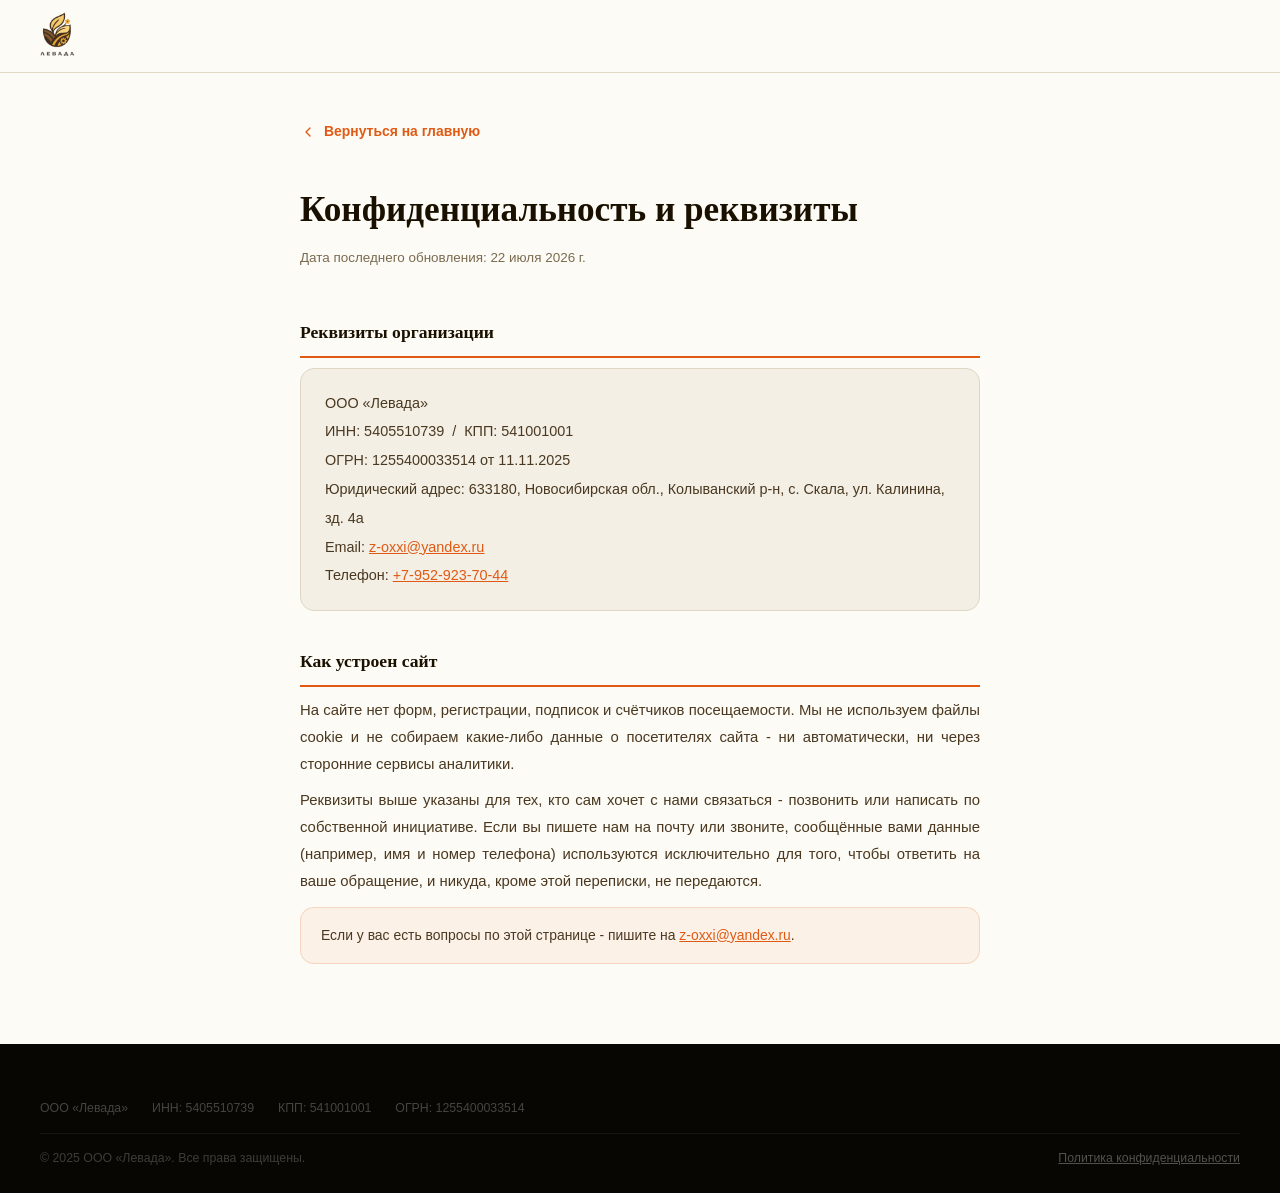
==== commit 6de59f2d: "Add files via upload" ====
--- a/privacy.html
+++ b/privacy.html
@@ -6,9 +6,6 @@
     <title>Политика конфиденциальности - Левада</title>
     <link rel="icon" type="image/svg+xml" href="favicon.svg">
     <link rel="stylesheet" href="style.css">
-    <link rel="preconnect" href="https://fonts.googleapis.com">
-    <link rel="preconnect" href="https://fonts.gstatic.com" crossorigin>
-    <link href="https://fonts.googleapis.com/css2?family=Cormorant+Garamond:ital,wght@0,500;0,600;0,700;1,500&family=Inter:wght@400;500;600;700&display=swap" rel="stylesheet">
     <style>
         .priv { padding: 120px 0 80px; }
         .priv-wrap { max-width: 760px; margin: 0 auto; }
@@ -70,152 +67,36 @@
                 Вернуться на главную
             </a>
 
-            <h1>Политика конфиденциальности</h1>
-            <p class="date">Дата последнего обновления: 3 июля 2026 г.</p>
+            <h1>Конфиденциальность и реквизиты</h1>
+            <p class="date">Дата последнего обновления: 22 июля 2026 г.</p>
 
-            <h2>1. Общие положения</h2>
-            <p>
-                Настоящая Политика конфиденциальности (далее - Политика) распространяется
-                на информацию, которую ООО «Левада» (далее - Оператор) получает от пользователей
-                при использовании настоящего сайта ООО «Левада».
-            </p>
-            <p>
-                Политика разработана во исполнение требований Федерального закона от 27.07.2006
-                № 152-ФЗ «О персональных данных» (в редакции Федерального закона от 14.07.2022
-                № 266-ФЗ) и иных нормативных актов Российской Федерации в области защиты
-                персональных данных.
-            </p>
-            <p>
-                Используя сайт, пользователь подтверждает, что ознакомился с настоящей Политикой
-                и принимает её условия. Если пользователь не согласен с Политикой - он вправе
-                покинуть сайт и не направлять Оператору никаких обращений.
-            </p>
-
-            <h2>2. Оператор персональных данных</h2>
+            <h2>Реквизиты организации</h2>
             <div class="priv-operator">
                 ООО «Левада»<br>
                 ИНН: 5405510739 &nbsp;/&nbsp; КПП: 541001001<br>
                 ОГРН: 1255400033514 от 11.11.2025<br>
                 Юридический адрес: 633180, Новосибирская обл., Колыванский р-н, с. Скала, ул. Калинина, зд. 4а<br>
                 Email: <a href="mailto:z-oxxi@yandex.ru">z-oxxi@yandex.ru</a><br>
-                Телефон: +7-925-923-70-44
+                Телефон: <a href="tel:+79529237044">+7-952-923-70-44</a>
             </div>
 
-            <h2>3. Какие данные мы обрабатываем</h2>
-            <p>Оператор может обрабатывать следующие персональные данные:</p>
-            <ul>
-                <li>
-                    <strong>Прямые обращения</strong> - имя, адрес электронной почты,
-                    номер телефона и содержание обращения при контакте с Оператором
-                    по реквизитам, указанным на сайте, включая заявки на предзаказ.
-                </li>
-                <li>
-                    <strong>Технические данные (cookie)</strong> - файлы cookie и
-                    аналогичные технологии в соответствии с разделом 7 настоящей Политики.
-                </li>
-            </ul>
+            <h2>Как устроен сайт</h2>
             <p>
-                Оператор не собирает специальные категории персональных данных
-                (расовое происхождение, политические взгляды, религиозные убеждения,
-                состояние здоровья и иные, указанные в ст. 10 Федерального закона № 152-ФЗ).
-            </p>
-
-            <h2>4. Цели обработки</h2>
-            <ul>
-                <li>рассмотрение обращений, поступивших по контактным данным сайта, включая заявки на предзаказ;</li>
-                <li>уведомление пользователей, оставивших заявку на предзаказ, о начале поставок продукта;</li>
-                <li>установление деловых контактов и ведение переписки;</li>
-                <li>выполнение требований законодательства Российской Федерации.</li>
-            </ul>
-
-            <h2>5. Правовое основание обработки</h2>
-            <p>
-                Обработка персональных данных, направленных по контактным данным Оператора,
-                осуществляется на основании
-                согласия субъекта персональных данных (п. 1 ч. 1 ст. 6 Федерального закона
-                № 152-ФЗ). Направление обращения расценивается как
-                выражение такого согласия.
-            </p>
-
-            <h2>6. Локализация данных</h2>
-            <p>
-                В соответствии с требованиями ст. 18.1 Федерального закона № 152-ФЗ
-                персональные данные граждан Российской Федерации при сборе обрабатываются
-                и хранятся с использованием баз данных, расположенных на территории
-                Российской Федерации.
-            </p>
-
-            <h2>7. Файлы cookie</h2>
-            <p>
-                Сайт использует технические (необходимые) файлы cookie, обеспечивающие
-                корректную работу функций сайта, в том числе запоминание выбора пользователя
-                в cookie-баннере. Аналитические и маркетинговые cookie не применяются.
+                На сайте нет форм, регистрации, подписок и счётчиков посещаемости.
+                Мы не используем файлы cookie и не собираем какие-либо данные о посетителях
+                сайта - ни автоматически, ни через сторонние сервисы аналитики.
             </p>
             <p>
-                Пользователь вправе отказаться от использования cookie через баннер на сайте
-                или отключить их в настройках браузера. Отказ от технических cookie может
-                повлиять на корректность работы отдельных функций сайта.
+                Реквизиты выше указаны для тех, кто сам хочет с нами связаться -
+                позвонить или написать по собственной инициативе. Если вы пишете нам
+                на почту или звоните, сообщённые вами данные (например, имя и номер телефона)
+                используются исключительно для того, чтобы ответить на ваше обращение,
+                и никуда, кроме этой переписки, не передаются.
             </p>
             <div class="priv-note">
-                Данные, сохранённые в cookie (включая результат выбора в баннере),
-                хранятся локально в браузере пользователя и не передаются на серверы Оператора.
+                Если у вас есть вопросы по этой странице - пишите на
+                <a href="mailto:z-oxxi@yandex.ru">z-oxxi@yandex.ru</a>.
             </div>
-
-            <h2>8. Срок хранения данных</h2>
-            <p>
-                Персональные данные, полученные при прямом обращении (включая заявки на предзаказ),
-                хранятся не более 3 (трёх) лет с момента получения или до момента отзыва
-                согласия на обработку - в зависимости от того, что наступит раньше.
-            </p>
-            <p>
-                По достижении указанного срока или при наступлении иного основания для
-                прекращения обработки персональные данные уничтожаются или обезличиваются.
-            </p>
-
-            <h2>9. Передача данных третьим лицам</h2>
-            <p>
-                Оператор не передаёт персональные данные пользователей третьим лицам
-                в коммерческих целях. Передача данных возможна исключительно в случаях,
-                прямо предусмотренных законодательством Российской Федерации (в том числе
-                по запросу уполномоченных государственных органов).
-            </p>
-
-            <h2>10. Права субъекта персональных данных</h2>
-            <p>В соответствии со ст. 14-17 Федерального закона № 152-ФЗ пользователь вправе:</p>
-            <ul>
-                <li>получить подтверждение факта обработки своих персональных данных и сведения о ней;</li>
-                <li>требовать уточнения неточных или устаревших данных;</li>
-                <li>требовать блокирования или уничтожения персональных данных при незаконной обработке;</li>
-                <li>отозвать согласие на обработку персональных данных;</li>
-                <li>
-                    обжаловать действия или бездействие Оператора в уполномоченный орган
-                    по защите прав субъектов персональных данных - Роскомнадзор
-                    (<a href="https://rkn.gov.ru" target="_blank" rel="noopener">rkn.gov.ru</a>).
-                </li>
-            </ul>
-            <p>
-                Для реализации прав направляйте запрос по адресу:
-                <a href="mailto:z-oxxi@yandex.ru">z-oxxi@yandex.ru</a>.
-                Оператор рассматривает обращения в течение 30 дней с момента получения.
-            </p>
-
-            <h2>11. Безопасность данных</h2>
-            <p>
-                Оператор принимает необходимые и достаточные организационные и технические
-                меры для защиты персональных данных от несанкционированного доступа,
-                уничтожения, изменения, распространения и иных неправомерных действий.
-            </p>
-
-            <h2>12. Изменения Политики</h2>
-            <p>
-                Оператор вправе вносить изменения в настоящую Политику без предварительного
-                уведомления пользователей. Новая редакция вступает в силу с момента
-                её размещения на сайте. Продолжение использования сайта после внесения
-                изменений означает согласие с новой редакцией Политики.
-            </p>
-            <p>
-                Актуальная редакция Политики всегда доступна по ссылке в футере сайта.
-            </p>
         </div>
     </main>
 
--- a/style.css
+++ b/style.css
@@ -19,8 +19,8 @@
   --text-mid:    #4A3820;
   --text-light:  #7A6A50;
 
-  --font-head: 'Cormorant Garamond', 'Palatino Linotype', Georgia, serif;
-  --font-body: 'Inter', system-ui, sans-serif;
+  --font-head: Georgia, 'Palatino Linotype', 'Noto Serif', 'Times New Roman', serif;
+  --font-body: -apple-system, BlinkMacSystemFont, 'Segoe UI', Roboto, 'Helvetica Neue', Arial, sans-serif;
 
   --r:    14px;
   --r-sm:  7px;
@@ -65,6 +65,19 @@
   height: 72px;
 }
 .logo-main { height: 48px; }
+
+.header-logo-group { display: flex; align-items: center; gap: 16px; }
+.header-grant-logos {
+  display: flex;
+  align-items: center;
+  gap: 10px;
+  background: var(--cream);
+  border-radius: 8px;
+  padding: 5px 12px;
+}
+.header-fond-logo { height: 26px; display: block; }
+.header-platform-logo { height: 20px; display: block; }
+.header-grant-divider { width: 1px; height: 18px; background: rgba(26,16,0,0.15); flex-shrink: 0; }
 
 .nav { display: flex; gap: 32px; }
 .nav-link {
@@ -172,8 +185,6 @@
 /* Короткие однострочные подписи/лейблы не выравниваем - justify на них не
    влияет визуально, но явно отключаем, чтобы не мешать центрированию */
 .photo-caption,
-.privacy-title,
-.privacy-date,
 .calc-result-label,
 .roadmap-period,
 .section-eyebrow,
@@ -493,6 +504,23 @@
   border-radius: var(--r);
   border: 1px solid var(--border);
   box-shadow: 0 2px 14px rgba(26,16,0,0.05);
+  position: relative;
+  background-image: linear-gradient(to right, transparent, transparent),
+                     linear-gradient(to right, transparent, rgba(26,16,0,0.10));
+  background-position: left center, right center;
+  background-repeat: no-repeat;
+  background-size: 20px 100%, 20px 100%;
+  background-attachment: local, scroll;
+}
+.table-scroll-hint {
+  display: none;
+  text-align: center;
+  font-size: 0.78rem;
+  color: var(--text-light);
+  margin-bottom: 8px;
+}
+@media (max-width: 700px) {
+  .table-scroll-hint { display: block; }
 }
 .compare-table {
   width: 100%; min-width: 700px;
@@ -1331,8 +1359,16 @@
   padding: 14px 20px;
   display: inline-flex;
   align-items: center;
+  gap: 18px;
 }
 .footer-fond-logo { height: 56px; display: block; }
+.footer-platform-logo { height: 44px; display: block; }
+.footer-logo-divider {
+  width: 1px;
+  height: 44px;
+  background: rgba(26,16,0,0.12);
+  flex-shrink: 0;
+}
 .footer-support-text { font-size: 0.81rem; line-height: 1.7; color: rgba(255,255,255,0.3); }
 .footer-requisites {
   display: flex; flex-wrap: wrap; gap: 5px 24px;
@@ -1356,32 +1392,6 @@
 }
 .fade-up.visible { opacity: 1; transform: translateY(0); }
 @media (prefers-reduced-motion: reduce) { .fade-up { opacity: 1; transform: none; transition: none; } }
-
-/* ── COOKIE ── */
-.cookie-banner {
-  position: fixed; bottom: 0; left: 0; right: 0;
-  background: var(--night);
-  color: rgba(255,255,255,0.78);
-  padding: 15px 28px;
-  display: flex; align-items: center; justify-content: space-between; gap: 20px;
-  z-index: 2000;
-  border-top: 2px solid var(--flame);
-  font-size: 0.84rem;
-  flex-wrap: wrap;
-  transform: translateY(0); transition: transform 0.3s ease;
-}
-.cookie-banner.hidden { transform: translateY(110%); }
-.cookie-text a { color: var(--ember); }
-.cookie-actions { display: flex; gap: 10px; flex-shrink: 0; }
-.cookie-btn {
-  padding: 8px 19px; border-radius: 6px; font-size: 0.82rem;
-  font-weight: 600; cursor: pointer; border: none; transition: all var(--trans);
-  font-family: var(--font-body);
-}
-.cookie-accept { background: var(--flame); color: #fff; }
-.cookie-accept:hover { background: #c84d10; }
-.cookie-decline { background: transparent; color: rgba(255,255,255,0.5); border: 1px solid rgba(255,255,255,0.18); }
-.cookie-decline:hover { background: rgba(255,255,255,0.06); }
 
 /* ── RESPONSIVE ── */
 @media (max-width: 980px) {
@@ -1747,14 +1757,6 @@
 .calc-input-row input[type="range"]::-webkit-slider-thumb { -webkit-appearance: auto; }
 .calc-input-row input[type="range"]::-moz-range-thumb { width: auto; height: auto; border: initial; }
 
-/* 6. COOKIE — гарантируем z-index и pointer-events */
-.cookie-banner {
-    z-index: 9999;
-    pointer-events: auto;
-}
-.cookie-banner .cookie-actions { pointer-events: auto; }
-.cookie-btn { pointer-events: auto; cursor: pointer; }
-
 /* proof-strip — убираю дублирующий border-right у последнего */
 .proof-item:last-child { border-right: none; }
 
@@ -1772,7 +1774,8 @@
 .hero-inner {
     display: grid;
     grid-template-columns: 1.1fr 400px;
-    gap: 80px;
+    column-gap: 80px;
+    row-gap: 0;
     align-items: start;
     min-height: auto;
     padding: 88px 0 40px;
@@ -1787,7 +1790,7 @@
     display: flex;
     flex-direction: column;
     align-items: center;
-    margin-bottom: 36px;
+    margin-bottom: 28px;
 }
 .hero-top-banner .hero-eyebrow { margin-bottom: 10px; }
 .hero-fund-note {
@@ -1799,6 +1802,42 @@
     line-height: 1.5;
     color: rgba(255,255,255,0.4);
 }
+
+/* Бегущая строка логотипов между текстом о поддержке и заголовком -
+   растянута на всю ширину окна, независимо от контейнера */
+.hero-logo-marquee {
+    width: 100vw;
+    margin-left: calc(50% - 50vw);
+    margin-right: calc(50% - 50vw);
+    overflow: hidden;
+    margin-top: 24px;
+    -webkit-mask-image: linear-gradient(to right, transparent, #000 6%, #000 94%, transparent);
+    mask-image: linear-gradient(to right, transparent, #000 6%, #000 94%, transparent);
+}
+.marquee-track {
+    display: flex;
+    align-items: center;
+    gap: 88px;
+    width: max-content;
+    animation: marqueeScroll 46s linear infinite;
+}
+.hero-logo-marquee:hover .marquee-track { animation-play-state: paused; }
+.marquee-logo { display: flex; align-items: center; flex-shrink: 0; }
+.marquee-logo img { height: 32px; display: block; width: auto; }
+.marquee-chip {
+    background: var(--cream);
+    border-radius: 7px;
+    padding: 7px 14px;
+}
+.marquee-chip img { height: 24px; }
+@keyframes marqueeScroll {
+    from { transform: translateX(0); }
+    to { transform: translateX(-50%); }
+}
+@media (prefers-reduced-motion: reduce) {
+    .marquee-track { animation: none; }
+}
+
 /* Убираем старый padding с hero-content */
 .hero-content {
     padding: 0;
@@ -1912,38 +1951,4 @@
 
 /* 3. SPEC GROUP TITLE — высота выравнивается через JS, см. консолидированное правило выше */
 
-/* 4. ПОЛИТИКА КОНФИДЕНЦИАЛЬНОСТИ — встроенный блок */
-.privacy-inline {
-    background: #050402;
-    padding: 52px 0 72px;
-    border-top: 1px solid rgba(255,255,255,.05);
-}
-.privacy-inline .container { max-width: 860px; }
-.privacy-title {
-    font-family: var(--font-head);
-    font-size: 1.1rem;
-    font-style: italic;
-    color: rgba(255,255,255,.35);
-    margin-bottom: 6px;
-}
-.privacy-date {
-    font-size: 0.72rem;
-    color: rgba(255,255,255,.20);
-    margin-bottom: 28px;
-    font-style: italic;
-}
-.privacy-body p {
-    font-size: 0.73rem;
-    color: rgba(255,255,255,.18);
-    line-height: 1.85;
-    margin-bottom: 9px;
-    font-style: italic;
-}
-.privacy-body strong {
-    font-style: normal;
-    font-weight: 600;
-    color: rgba(255,255,255,.28);
-}
-.privacy-body a { color: rgba(201,154,58,.38); }
-
 /* 5. Анимация пламени консолидирована в начале файла, у .hero-flame-svg .fl-* */
